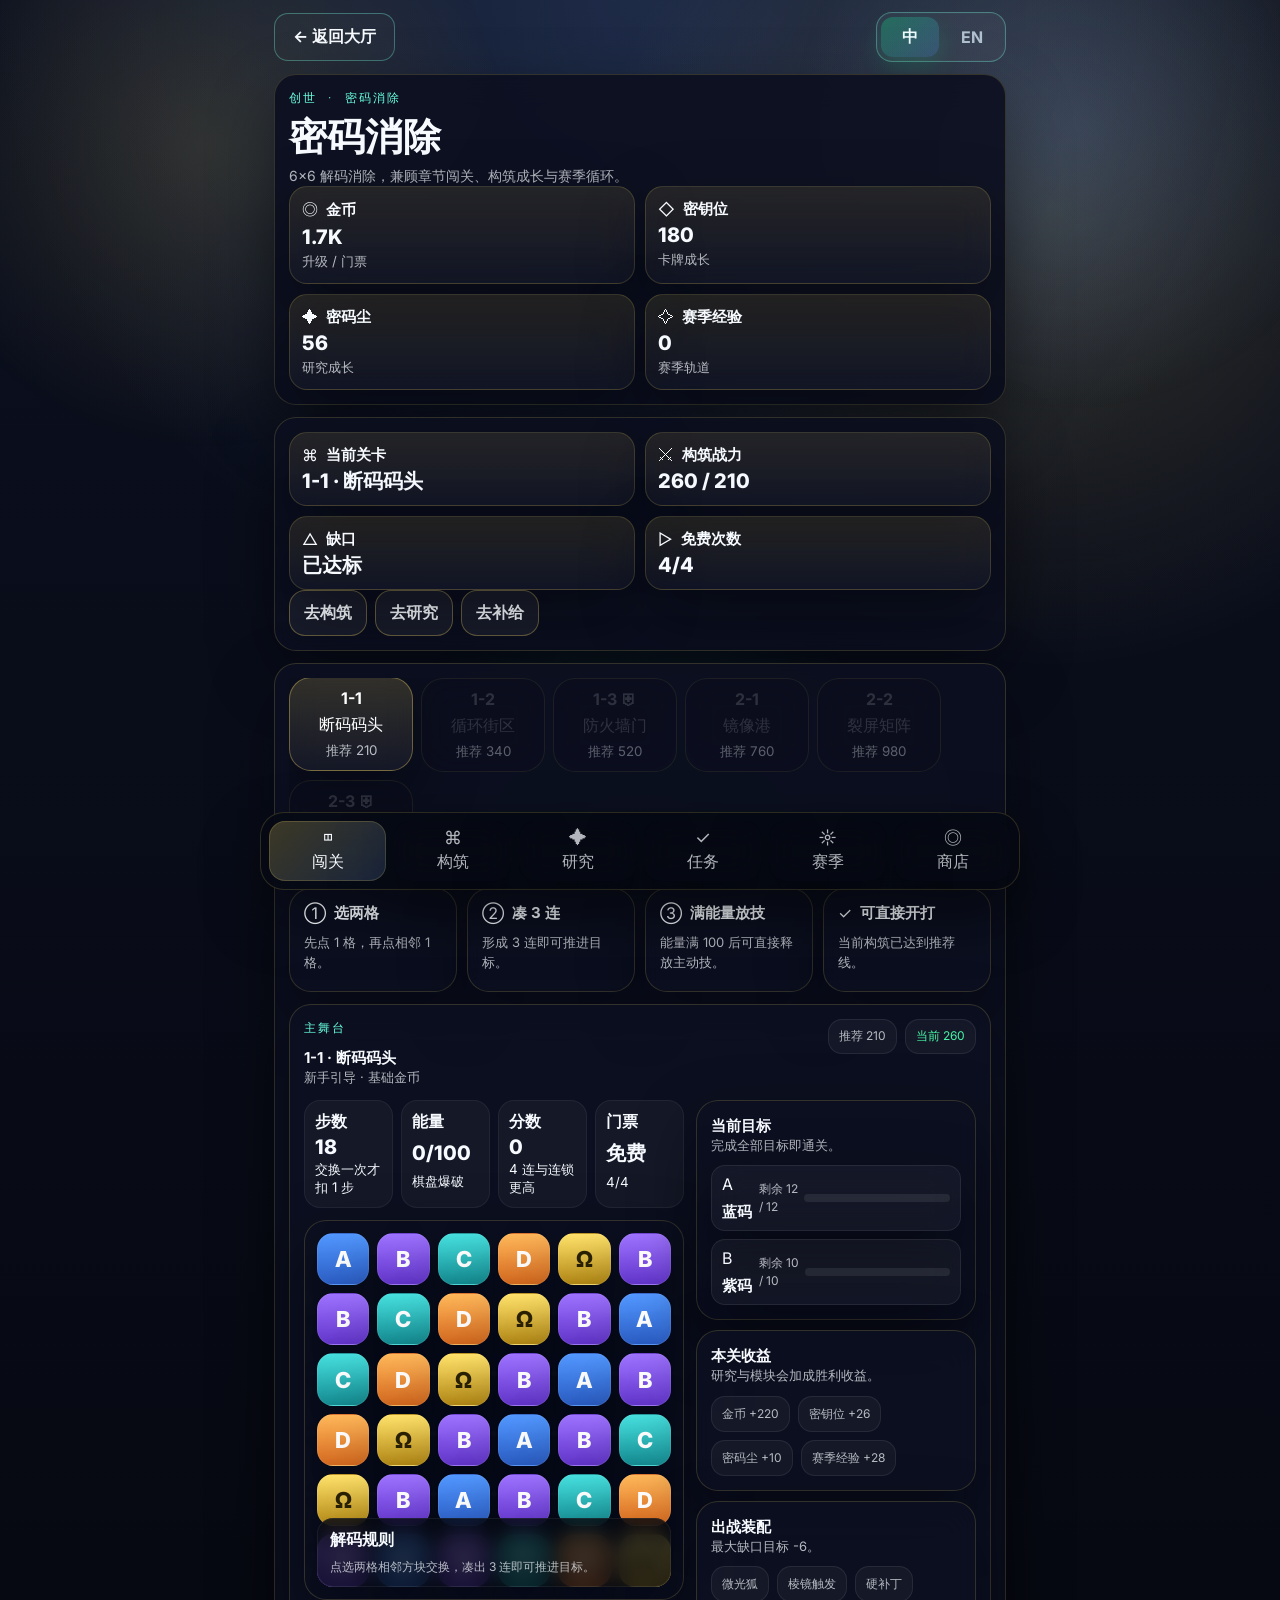
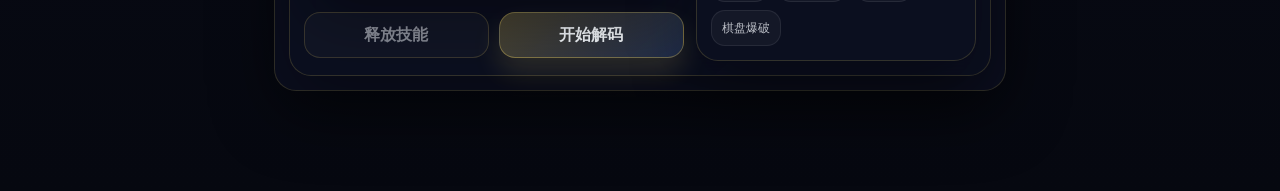
==== games/cipher-match/index.html @ d28c739d "feat: refine neon cards onboarding and publish cipher match preview" ====
<!DOCTYPE html>
<html lang="zh-CN">
<head>
    <meta charset="UTF-8">
    <meta name="viewport" content="width=device-width, initial-scale=1.0, viewport-fit=cover">
    <title>密码消除</title>
    <meta name="description" content="密码消除 - 6x6 解码消除、局外构筑、研究成长、赛季与商店闭环。">
    <link rel="preconnect" href="https://fonts.googleapis.com">
    <link rel="preconnect" href="https://fonts.gstatic.com" crossorigin>
    <link href="https://fonts.googleapis.com/css2?family=Inter:wght@400;500;600;700;800&family=Roboto+Mono:wght@400;700&display=swap" rel="stylesheet">
    <link rel="stylesheet" href="../../shared/hub.css">
    <link rel="stylesheet" href="./cipher-match.css">
</head>
<body data-cm-tab="run">
    <div class="cm-bg" aria-hidden="true"></div>
    <div class="cm-shell">
        <header class="cm-topbar">
            <div class="cm-topline">
                <a class="back-link" href="/" id="backToHubLink">&larr; 返回大厅</a>
                <div class="lang-toggle" role="group" aria-label="语言切换">
                    <button class="lang-btn is-active" type="button" data-lang-switch="zh" aria-pressed="true">中</button>
                    <button class="lang-btn" type="button" data-lang-switch="en" aria-pressed="false">EN</button>
                </div>
            </div>

            <section class="cm-hero-card">
                <div class="cm-hero-copy">
                    <div class="eyebrow" id="heroEyebrow">创世 · 密码消除</div>
                    <h1 id="heroTitle">密码消除</h1>
                    <p id="heroSubtitle">6x6 解码消除，兼顾章节闯关、构筑成长与赛季循环。</p>
                </div>
                <div class="cm-resource-strip" id="resourceStrip"></div>
            </section>
        </header>

        <main class="cm-main">
            <section class="cm-summary-card" id="heroSummary"></section>
            <section class="cm-panel-card">
                <div class="cm-panel-content" id="panelContent"></div>
            </section>
        </main>

        <nav class="cm-tabbar" id="tabBar" aria-label="密码消除页签"></nav>

        <div class="cm-modal is-hidden" id="modalRoot" aria-hidden="true">
            <div class="cm-modal-card" role="dialog" aria-modal="true" aria-labelledby="modalTitle">
                <div class="cm-modal-head">
                    <div>
                        <div class="eyebrow" id="modalEyebrow">信息</div>
                        <h2 id="modalTitle">密码消除</h2>
                        <p id="modalSubtitle"></p>
                    </div>
                    <button class="ghost-btn icon-btn" id="modalCloseBtn" type="button" aria-label="关闭弹窗">&times;</button>
                </div>
                <div class="cm-modal-body" id="modalBody"></div>
                <div class="cm-modal-actions" id="modalActions"></div>
            </div>
        </div>

        <div class="cm-toast" id="toast" aria-live="polite"></div>
    </div>

    <script src="./cipher-match.config.js"></script>
    <script src="./cipher-match.js"></script>
</body>
</html>
---- shared/hub.css ----
:root {
    color-scheme: dark;
    --bg: #071014;
    --bg-soft: rgba(12, 24, 33, 0.82);
    --panel: rgba(12, 23, 34, 0.86);
    --panel-strong: rgba(15, 27, 39, 0.94);
    --line: rgba(120, 255, 226, 0.18);
    --line-strong: rgba(120, 255, 226, 0.34);
    --text: #eefcff;
    --muted: rgba(226, 244, 255, 0.72);
    --accent: #68ffe0;
    --accent-2: #4ba3ff;
    --live: #00ff88;
    --soon: #ffb84d;
    --shadow: 0 24px 80px rgba(0, 0, 0, 0.42);
}

* { box-sizing: border-box; }

[hidden] {
    display: none !important;
}

html, body {
    margin: 0;
    min-height: 100%;
    background: radial-gradient(circle at top, #112433 0%, #071014 44%, #03070a 100%);
    color: var(--text);
    font-family: 'Inter', 'Segoe UI', sans-serif;
}

body {
    position: relative;
    overflow-x: hidden;
}

a { color: inherit; text-decoration: none; }
button { font: inherit; }

a,
button {
    touch-action: manipulation;
    -webkit-tap-highlight-color: transparent;
}

.hub-bg {
    position: fixed;
    inset: 0;
    pointer-events: none;
    background:
        linear-gradient(180deg, rgba(3, 7, 10, 0.78), rgba(3, 7, 10, 0.92)),
        radial-gradient(circle at 15% 20%, rgba(0, 255, 136, 0.16), transparent 22%),
        radial-gradient(circle at 85% 15%, rgba(75, 163, 255, 0.16), transparent 20%),
        radial-gradient(circle at 50% 80%, rgba(168, 103, 255, 0.12), transparent 24%),
        url('../assets/hub/backgrounds/hub-bg-main.jpg') center / cover no-repeat;
    filter: saturate(1.08);
    opacity: 0.92;
}

.hub-shell {
    position: relative;
    z-index: 1;
    width: min(1280px, calc(100% - 32px));
    margin: 0 auto;
    padding: 28px 0 48px;
}

.topbar {
    display: flex;
    justify-content: space-between;
    align-items: flex-start;
    gap: 20px;
    margin-bottom: 22px;
}

.brand-lockup {
    display: flex;
    align-items: center;
    gap: 16px;
    min-width: 0;
}

.brand-lockup > div:last-child {
    min-width: 0;
}

.brand-logo {
    width: 72px;
    height: 72px;
    flex: 0 0 72px;
    border-radius: 22px;
    border: 1px solid rgba(120, 255, 226, 0.18);
    background:
        linear-gradient(135deg, rgba(0, 255, 136, 0.12), rgba(75, 163, 255, 0.18)),
        url('../assets/hub/logos/hub-logo-main.png') center / cover no-repeat;
    box-shadow: 0 20px 40px rgba(0, 0, 0, 0.28);
}

.eyebrow {
    font-family: 'Roboto Mono', monospace;
    font-size: 12px;
    letter-spacing: 0.18em;
    color: var(--accent);
    text-transform: uppercase;
    margin-bottom: 10px;
}

.topbar h1,
.hero-copy h2,
.section-head h3,
.modal-card h3,
.featured-title,
.coming-title {
    margin: 0;
    line-height: 1.05;
}

.topbar h1 {
    font-size: clamp(32px, 5vw, 58px);
    font-weight: 800;
}

.subcopy,
.section-head p,
.featured-desc,
.coming-copy,
.summary-note,
.resource-card span,
.bullet-card span,
.game-meta,
.game-desc {
    color: var(--muted);
    line-height: 1.65;
}

.topbar-actions,
.hero-actions,
.coming-actions {
    display: flex;
    flex-wrap: wrap;
    gap: 12px;
}

.topbar-actions {
    align-items: center;
    justify-content: flex-end;
}

.lang-toggle {
    display: inline-flex;
    align-items: center;
    gap: 4px;
    padding: 4px;
    border-radius: 16px;
    border: 1px solid var(--line-strong);
    background: rgba(255, 255, 255, 0.04);
    box-shadow: inset 0 0 0 1px rgba(255, 255, 255, 0.02);
}

.lang-btn {
    min-width: 58px;
    min-height: 40px;
    padding: 0 14px;
    border: 0;
    border-radius: 12px;
    background: transparent;
    color: var(--muted);
    font-weight: 700;
    cursor: pointer;
    transition: background 0.18s ease, color 0.18s ease, transform 0.18s ease, box-shadow 0.18s ease;
}

.lang-btn:hover {
    color: var(--text);
    background: rgba(255, 255, 255, 0.06);
}

.lang-btn.is-active {
    color: var(--text);
    background: linear-gradient(135deg, rgba(0, 255, 136, 0.26), rgba(75, 163, 255, 0.22));
    box-shadow: 0 10px 24px rgba(0, 255, 136, 0.14);
}

.primary-btn,
.ghost-btn,
.game-cta,
.modal-close,
.back-link {
    border-radius: 14px;
    border: 1px solid var(--line-strong);
    cursor: pointer;
    transition: transform 0.18s ease, box-shadow 0.18s ease, border-color 0.18s ease, background 0.18s ease;
}

.primary-btn,
.ghost-btn,
.back-link {
    display: inline-flex;
    align-items: center;
    justify-content: center;
    min-height: 48px;
    padding: 0 18px;
    font-weight: 700;
}

.primary-btn {
    background: linear-gradient(135deg, rgba(0, 255, 136, 0.24), rgba(75, 163, 255, 0.22));
    box-shadow: 0 18px 34px rgba(0, 255, 136, 0.16);
}

.ghost-btn,
.back-link {
    background: rgba(255, 255, 255, 0.02);
}

.primary-btn:hover,
.ghost-btn:hover,
.game-cta:hover,
.modal-close:hover,
.back-link:hover {
    transform: translateY(-2px);
    border-color: rgba(120, 255, 226, 0.52);
    box-shadow: 0 14px 32px rgba(0, 0, 0, 0.28);
}

.hub-layout {
    display: flex;
    flex-direction: column;
    gap: 22px;
}

.hero-card,
.section-block,
.modal-card,
.coming-card {
    background: var(--panel);
    border: 1px solid var(--line);
    box-shadow: var(--shadow);
    backdrop-filter: blur(18px);
    content-visibility: auto;
    contain-intrinsic-size: 320px auto;
}

.hero-card {
    display: grid;
    grid-template-columns: minmax(0, 1.35fr) minmax(320px, 0.85fr);
    gap: 18px;
    border-radius: 28px;
    padding: 24px;
}

.hero-copy p {
    max-width: 720px;
    margin: 14px 0 22px;
    color: var(--muted);
    line-height: 1.8;
}

.hero-pulse {
    margin: 0 0 22px;
    padding: 18px;
    border-radius: 20px;
    border: 1px solid rgba(255, 255, 255, 0.06);
    background:
        radial-gradient(circle at top right, rgba(0, 255, 136, 0.12), transparent 28%),
        linear-gradient(180deg, rgba(255, 255, 255, 0.04), rgba(255, 255, 255, 0.015));
}

.hero-pulse-head {
    display: flex;
    flex-direction: column;
    gap: 6px;
    margin-bottom: 14px;
}

.hero-pulse-head .eyebrow {
    margin-bottom: 0;
}

.hero-pulse-title {
    font-size: 18px;
    font-weight: 700;
}

.pulse-grid {
    display: grid;
    grid-template-columns: repeat(3, minmax(0, 1fr));
    gap: 12px;
}

.pulse-card {
    padding: 14px 16px;
    border-radius: 18px;
    background: rgba(255, 255, 255, 0.035);
    border: 1px solid rgba(255, 255, 255, 0.05);
}

.pulse-card span {
    display: block;
    margin-bottom: 8px;
    font-size: 12px;
    color: var(--muted);
}

.pulse-card strong {
    display: block;
    font-size: 15px;
    line-height: 1.5;
}

.status-pill {
    display: inline-flex;
    align-items: center;
    justify-content: center;
    min-height: 32px;
    padding: 0 12px;
    border-radius: 999px;
    font-family: 'Roboto Mono', monospace;
    font-size: 12px;
    font-weight: 700;
    letter-spacing: 0.12em;
    border: 1px solid currentColor;
}

.status-pill.live { color: var(--live); background: rgba(0, 255, 136, 0.08); }
.status-pill.soon { color: var(--soon); background: rgba(255, 184, 77, 0.08); }

.summary-panel {
    display: flex;
    flex-direction: column;
    gap: 14px;
    padding: 18px;
    border-radius: 22px;
    background: linear-gradient(180deg, rgba(255, 255, 255, 0.04), rgba(255, 255, 255, 0.015));
    border: 1px solid rgba(255, 255, 255, 0.06);
}

.summary-grid {
    display: grid;
    grid-template-columns: repeat(2, minmax(0, 1fr));
    gap: 12px;
}

.summary-item {
    padding: 14px;
    border-radius: 18px;
    background: rgba(255, 255, 255, 0.03);
    border: 1px solid rgba(255, 255, 255, 0.05);
}

.summary-label {
    display: block;
    font-size: 12px;
    color: var(--muted);
    margin-bottom: 8px;
}

.summary-item strong {
    display: block;
    font-size: clamp(18px, 2.5vw, 24px);
    font-weight: 800;
    word-break: break-word;
}

.section-block {
    border-radius: 24px;
    padding: 22px;
}

.section-head {
    display: flex;
    justify-content: space-between;
    align-items: end;
    gap: 20px;
    margin-bottom: 18px;
}

.section-head h3 {
    font-size: clamp(24px, 3vw, 34px);
}

.featured-game-card {
    min-height: 260px;
    border-radius: 22px;
    padding: 22px;
    border: 1px solid rgba(0, 255, 136, 0.18);
    background:
        radial-gradient(circle at top right, rgba(0, 255, 136, 0.18), transparent 24%),
        linear-gradient(135deg, rgba(0, 255, 136, 0.08), rgba(75, 163, 255, 0.08));
    display: grid;
    grid-template-columns: 220px minmax(0, 1fr);
    gap: 18px;
    content-visibility: auto;
    contain-intrinsic-size: 260px auto;
}

.featured-visual {
    position: relative;
    min-height: 260px;
    border-radius: 22px;
    overflow: hidden;
    border: 1px solid rgba(255, 255, 255, 0.08);
    background: linear-gradient(180deg, rgba(255, 255, 255, 0.04), rgba(255, 255, 255, 0.015));
}

.featured-cover,
.game-cover {
    background-color: rgba(9, 18, 26, 0.92);
    background-position: center;
    background-size: cover;
    background-repeat: no-repeat;
}

.featured-cover {
    position: absolute;
    inset: 0;
    background-image:
        linear-gradient(180deg, rgba(3, 8, 12, 0.04), rgba(3, 8, 12, 0.3));
}

.featured-cover::after,
.game-cover::after {
    content: '';
    position: absolute;
    inset: 0;
    background:
        linear-gradient(180deg, rgba(2, 6, 9, 0.08), rgba(2, 6, 9, 0.68)),
        radial-gradient(circle at top right, rgba(0, 255, 136, 0.18), transparent 26%);
}

.featured-icon,
.game-icon {
    display: flex;
    align-items: center;
    justify-content: center;
    border-radius: 22px;
    font-size: 40px;
    font-weight: 800;
    font-family: 'Roboto Mono', monospace;
}

.featured-icon {
    position: absolute;
    left: 18px;
    bottom: 18px;
    width: 92px;
    height: 92px;
    z-index: 1;
    min-height: 92px;
    background: rgba(4, 16, 22, 0.74);
    border: 1px solid rgba(255, 255, 255, 0.12);
    backdrop-filter: blur(12px);
}

.featured-content {
    display: flex;
    flex-direction: column;
    gap: 14px;
}

.featured-title {
    font-size: clamp(28px, 4vw, 44px);
}

.featured-desc {
    max-width: 760px;
}

.featured-meta,
.game-tags {
    display: flex;
    flex-wrap: wrap;
    gap: 10px;
}

.meta-chip {
    min-height: 34px;
    padding: 0 12px;
    border-radius: 999px;
    display: inline-flex;
    align-items: center;
    border: 1px solid rgba(255, 255, 255, 0.08);
    background: rgba(255, 255, 255, 0.04);
    font-size: 13px;
}

.game-grid {
    display: grid;
    grid-template-columns: repeat(4, minmax(0, 1fr));
    gap: 16px;
}

.game-card {
    position: relative;
    min-height: 280px;
    padding: 18px;
    border-radius: 22px;
    background: linear-gradient(180deg, rgba(255, 255, 255, 0.045), rgba(255, 255, 255, 0.015));
    border: 1px solid rgba(255, 255, 255, 0.06);
    overflow: hidden;
    display: flex;
    flex-direction: column;
    gap: 14px;
    content-visibility: auto;
    contain-intrinsic-size: 228px auto;
}

.game-card.live {
    border-color: rgba(0, 255, 136, 0.12);
}

.game-card.soon {
    border-color: rgba(255, 184, 77, 0.14);
    background:
        radial-gradient(circle at top right, rgba(255, 184, 77, 0.12), transparent 24%),
        linear-gradient(180deg, rgba(255, 255, 255, 0.045), rgba(255, 255, 255, 0.015));
}

.game-card::before {
    content: '';
    position: absolute;
    inset: auto -20% -30% 20%;
    height: 140px;
    background: radial-gradient(circle, var(--card-accent, rgba(255,255,255,0.12)), transparent 58%);
    opacity: 0.28;
    pointer-events: none;
}

.game-cover {
    position: relative;
    width: calc(100% + 36px);
    margin: -18px -18px 4px;
    min-height: 124px;
    background-image:
        linear-gradient(180deg, rgba(3, 8, 12, 0.02), rgba(3, 8, 12, 0.18));
}

.game-card-header {
    display: flex;
    justify-content: space-between;
    align-items: center;
    gap: 12px;
}

.game-icon {
    width: 62px;
    height: 62px;
    background: rgba(255, 255, 255, 0.05);
    border: 1px solid rgba(255, 255, 255, 0.06);
    position: relative;
    z-index: 1;
}

.game-title {
    font-size: 22px;
    margin: 0 0 6px;
}

.game-subtitle {
    font-size: 14px;
    color: var(--muted);
}

.game-meta { font-size: 13px; }
.game-desc {
    font-size: 13px;
    min-height: 42px;
}
.game-tags .meta-chip { font-size: 12px; }

.game-cta {
    margin-top: auto;
    min-height: 46px;
    padding: 0 14px;
    display: inline-flex;
    align-items: center;
    justify-content: center;
    width: 100%;
    font-weight: 700;
    background: rgba(255, 255, 255, 0.05);
}

.game-card.live .game-cta {
    background: linear-gradient(135deg, rgba(0, 255, 136, 0.2), rgba(75, 163, 255, 0.18));
}

.game-card.soon .game-cta {
    background: linear-gradient(135deg, rgba(255, 184, 77, 0.18), rgba(255, 122, 89, 0.16));
}

.section-split {
    display: grid;
    grid-template-columns: repeat(2, minmax(0, 1fr));
    gap: 22px;
}

.bullet-list,
.resource-grid,
.modal-list,
.coming-checklist {
    display: grid;
    gap: 14px;
}

.bullet-card,
.resource-card,
.coming-checklist div {
    padding: 16px 18px;
    border-radius: 18px;
    background: rgba(255, 255, 255, 0.03);
    border: 1px solid rgba(255, 255, 255, 0.05);
}

.bullet-card strong,
.resource-card strong {
    display: block;
    margin-bottom: 8px;
    font-size: 16px;
}

.modal-shell {
    position: fixed;
    inset: 0;
    z-index: 1000;
    display: flex;
    align-items: center;
    justify-content: center;
    padding: 20px;
    background: rgba(2, 8, 12, 0.72);
    backdrop-filter: blur(10px);
}

.modal-card {
    position: relative;
    width: min(560px, 100%);
    border-radius: 24px;
    padding: 24px;
    background: var(--panel-strong);
}

.modal-close {
    position: absolute;
    top: 14px;
    right: 14px;
    width: 40px;
    height: 40px;
    background: rgba(255, 255, 255, 0.04);
    color: var(--text);
    z-index: 2;
    font-size: 24px;
    line-height: 1;
}

.coming-layout {
    min-height: 100vh;
    width: min(920px, calc(100% - 32px));
    margin: 0 auto;
    padding: 28px 0 40px;
    display: flex;
    flex-direction: column;
    gap: 18px;
}

.coming-card {
    border-radius: 24px;
    padding: 24px;
}

.coming-hero {
    display: grid;
    grid-template-columns: 104px minmax(0, 1fr);
    gap: 18px;
}

.coming-title {
    font-size: clamp(32px, 5vw, 52px);
}

@media (max-width: 1100px) {
    .hero-card,
    .section-split,
    .featured-game-card {
        grid-template-columns: 1fr;
    }

    .game-grid {
        grid-template-columns: repeat(2, minmax(0, 1fr));
    }
}

@media (max-width: 720px) {
    .hub-shell,
    .coming-layout {
        width: min(100%, calc(100% - 18px));
        padding-top: calc(env(safe-area-inset-top, 0px) + 16px);
    }

    .topbar,
    .section-head {
        flex-direction: column;
        align-items: flex-start;
    }

    .pulse-grid {
        grid-template-columns: 1fr;
    }

    .topbar-actions {
        width: 100%;
    }

    .lang-toggle {
        width: 100%;
    }

    .lang-btn {
        flex: 1 1 0;
    }

    .brand-lockup {
        align-items: flex-start;
    }

    .brand-logo {
        width: 56px;
        height: 56px;
        flex-basis: 56px;
        border-radius: 18px;
    }

    .hero-card,
    .section-block,
    .coming-card {
        padding: 18px;
        border-radius: 20px;
    }

    .summary-grid,
    .game-grid,
    .section-split {
        grid-template-columns: 1fr;
    }

    .featured-game-card,
    .coming-hero {
        grid-template-columns: 1fr;
    }

    .featured-visual {
        min-height: 220px;
    }

    .featured-icon {
        width: 78px;
        height: 78px;
        min-height: 78px;
        font-size: 30px;
    }

    .topbar h1 {
        font-size: 34px;
    }

    .hero-copy h2,
    .coming-title {
        font-size: 28px;
    }

    .primary-btn,
    .ghost-btn,
    .back-link,
    .game-cta {
        width: 100%;
    }
}

@media (max-width: 720px) {
    .hub-shell {
        padding-bottom: 28px;
    }

    .topbar {
        gap: 12px;
        margin-bottom: 14px;
    }

    .brand-lockup {
        gap: 12px;
    }

    .eyebrow {
        font-size: 10px;
        margin-bottom: 6px;
    }

    .topbar h1 {
        font-size: clamp(28px, 8.2vw, 36px);
        line-height: 1.02;
    }

    .subcopy,
    .section-head p,
    .featured-desc,
    .coming-copy,
    .summary-note,
    .game-desc,
    .game-meta {
        line-height: 1.5;
    }

    .topbar .subcopy,
    .hero-copy p,
    .featured-desc,
    .summary-note {
        display: -webkit-box;
        -webkit-box-orient: vertical;
        overflow: hidden;
    }

    .topbar .subcopy {
        -webkit-line-clamp: 2;
    }

    .topbar-actions {
        display: grid;
        grid-template-columns: minmax(0, 1fr) minmax(116px, 136px);
        gap: 10px;
        align-items: stretch;
    }

    .topbar-actions > * {
        min-width: 0;
        width: 100%;
    }

    .lang-toggle {
        min-width: 0;
    }

    .hero-card,
    .section-block,
    .coming-card {
        padding: 14px;
        border-radius: 18px;
    }

    .hero-card {
        gap: 12px;
    }

    .hero-copy h2,
    .coming-title {
        font-size: clamp(22px, 7vw, 30px);
        line-height: 1.08;
    }

    .hero-copy p {
        margin: 10px 0 12px;
        -webkit-line-clamp: 3;
    }

    .hero-actions {
        display: grid;
        grid-template-columns: repeat(2, minmax(0, 1fr));
        gap: 10px;
    }

    .hero-actions .primary-btn,
    .hero-actions .ghost-btn {
        min-width: 0;
    }

    .hero-pulse {
        margin-bottom: 12px;
        padding: 12px;
        border-radius: 16px;
    }

    .hero-pulse-head {
        gap: 4px;
        margin-bottom: 10px;
    }

    .hero-pulse-title {
        font-size: 15px;
    }

    .pulse-grid {
        grid-template-columns: repeat(2, minmax(0, 1fr));
        gap: 10px;
    }

    .pulse-card {
        padding: 10px 11px;
        border-radius: 14px;
    }

    .pulse-card:last-child {
        grid-column: 1 / -1;
    }

    .pulse-card span {
        margin-bottom: 4px;
        font-size: 10px;
    }

    .pulse-card strong {
        font-size: 13px;
        line-height: 1.35;
    }

    .summary-panel {
        gap: 10px;
        padding: 12px;
        border-radius: 16px;
    }

    .summary-grid {
        grid-template-columns: repeat(3, minmax(0, 1fr));
        gap: 8px;
    }

    .summary-item {
        padding: 10px 9px;
        border-radius: 14px;
    }

    .summary-label {
        margin-bottom: 4px;
        font-size: 10px;
    }

    .summary-item strong {
        font-size: 16px;
        line-height: 1.15;
    }

    .summary-note {
        font-size: 12px;
        -webkit-line-clamp: 2;
    }

    .section-head {
        gap: 8px;
        margin-bottom: 12px;
    }

    .section-head h3 {
        font-size: 22px;
    }

    .section-head p {
        font-size: 13px;
    }

    .featured-game-card {
        min-height: 0;
        grid-template-columns: 112px minmax(0, 1fr);
        gap: 12px;
        padding: 14px;
        border-radius: 18px;
    }

    .featured-visual {
        min-height: 150px;
        border-radius: 16px;
    }

    .featured-icon {
        width: 58px;
        height: 58px;
        min-height: 58px;
        left: 12px;
        bottom: 12px;
        border-radius: 16px;
        font-size: 24px;
    }

    .featured-content {
        gap: 8px;
    }

    .featured-title {
        font-size: 22px;
        line-height: 1.08;
    }

    .featured-desc {
        font-size: 13px;
        -webkit-line-clamp: 3;
    }

    .featured-meta,
    .game-tags {
        gap: 6px;
    }

    .meta-chip {
        min-height: 28px;
        padding: 0 9px;
        font-size: 11px;
    }

    .game-grid {
        grid-template-columns: repeat(2, minmax(0, 1fr));
        gap: 12px;
    }

    .game-card {
        min-height: 228px;
        padding: 14px;
        gap: 10px;
        border-radius: 18px;
    }

    .game-cover {
        width: calc(100% + 28px);
        margin: -14px -14px 2px;
        min-height: 96px;
    }

    .game-card-header {
        gap: 10px;
    }

    .game-icon {
        width: 46px;
        height: 46px;
        border-radius: 15px;
        font-size: 22px;
    }

    .game-title {
        font-size: 17px;
        margin-bottom: 4px;
        line-height: 1.12;
    }

    .game-subtitle {
        font-size: 12px;
    }

    .game-meta,
    .game-desc {
        font-size: 12px;
    }

    .game-desc {
        min-height: 36px;
        display: -webkit-box;
        -webkit-box-orient: vertical;
        -webkit-line-clamp: 2;
        overflow: hidden;
    }

    .game-cta {
        min-height: 40px;
        padding: 0 10px;
        font-size: 13px;
    }
}

@media (max-width: 420px) {
    .hub-shell {
        width: min(100%, calc(100% - 12px));
        padding-top: calc(env(safe-area-inset-top, 0px) + 12px);
    }

    .topbar-actions {
        grid-template-columns: 1fr 108px;
    }

    .lang-btn {
        min-width: 0;
        min-height: 38px;
        padding: 0 10px;
    }

    .hero-actions {
        grid-template-columns: 1fr;
    }

    .summary-grid {
        grid-template-columns: repeat(2, minmax(0, 1fr));
    }

    .featured-game-card {
        grid-template-columns: 96px minmax(0, 1fr);
    }

    .featured-visual {
        min-height: 136px;
    }

    .game-grid {
        gap: 10px;
    }

    .game-card {
        min-height: 214px;
        padding: 12px;
    }

    .game-cover {
        width: calc(100% + 24px);
        margin: -12px -12px 2px;
        min-height: 88px;
    }
}

@media (max-width: 720px) {
    .hub-shell {
        padding-bottom: 16px;
    }

    .topbar {
        gap: 6px;
        margin-bottom: 8px;
    }

    .brand-lockup {
        gap: 8px;
    }

    .brand-logo {
        width: 44px;
        height: 44px;
        flex-basis: 44px;
        border-radius: 14px;
    }

    .eyebrow {
        font-size: 9px;
        margin-bottom: 4px;
    }

    .topbar h1 {
        font-size: clamp(22px, 7.2vw, 29px);
        line-height: 1;
    }

    .topbar .subcopy {
        font-size: 11px;
        line-height: 1.38;
        -webkit-line-clamp: 1;
    }

    .topbar-actions {
        grid-template-columns: minmax(0, 1fr) 92px;
        gap: 7px;
    }

    .topbar-actions .ghost-btn,
    .topbar-actions .primary-btn {
        min-height: 38px;
        padding: 0 10px;
        font-size: 12px;
        border-radius: 12px;
    }

    .lang-toggle {
        padding: 3px;
        border-radius: 14px;
    }

    .lang-btn {
        min-height: 36px;
        padding: 0 10px;
        font-size: 13px;
        border-radius: 10px;
    }

    .hero-card,
    .section-block,
    .coming-card {
        padding: 10px;
        border-radius: 15px;
    }

    .hero-card {
        gap: 8px;
    }

    .status-pill {
        min-height: 28px;
        padding: 0 10px;
        font-size: 10px;
    }

    .hero-copy h2,
    .coming-title {
        font-size: clamp(20px, 6.6vw, 26px);
        line-height: 1.05;
    }

    .hero-copy p {
        margin: 6px 0 8px;
        font-size: 11px;
        line-height: 1.45;
        -webkit-line-clamp: 2;
    }

    .hero-actions {
        gap: 8px;
    }

    .hero-actions .primary-btn,
    .hero-actions .ghost-btn {
        min-height: 40px;
        font-size: 13px;
        border-radius: 12px;
    }

    .hero-pulse {
        margin-bottom: 8px;
        padding: 9px;
        border-radius: 14px;
    }

    .hero-pulse-head {
        margin-bottom: 8px;
    }

    .hero-pulse-title {
        font-size: 14px;
    }

    .pulse-grid {
        grid-template-columns: repeat(3, minmax(0, 1fr));
        gap: 8px;
    }

    .pulse-card,
    .pulse-card:last-child {
        grid-column: auto;
    }

    .pulse-card {
        padding: 8px 8px 9px;
        border-radius: 12px;
    }

    .pulse-card span {
        margin-bottom: 3px;
        font-size: 9px;
    }

    .pulse-card strong {
        font-size: 11px;
        line-height: 1.28;
    }

    .summary-panel {
        gap: 7px;
        padding: 9px;
        border-radius: 14px;
    }

    .summary-grid {
        grid-template-columns: repeat(3, minmax(0, 1fr));
        gap: 7px;
    }

    .summary-item {
        padding: 8px 7px;
        border-radius: 12px;
    }

    .summary-label {
        margin-bottom: 3px;
        font-size: 9px;
    }

    .summary-item strong {
        font-size: 13px;
    }

    .summary-note {
        font-size: 11px;
        line-height: 1.4;
        -webkit-line-clamp: 1;
    }

    .section-head {
        gap: 6px;
        margin-bottom: 10px;
    }

    .section-head h3 {
        font-size: 20px;
    }

    .section-head p {
        font-size: 12px;
        line-height: 1.45;
    }

    .featured-game-card {
        grid-template-columns: 96px minmax(0, 1fr);
        gap: 8px;
        padding: 10px;
        border-radius: 16px;
    }

    .featured-visual {
        min-height: 118px;
        border-radius: 14px;
    }

    .featured-icon {
        width: 50px;
        height: 50px;
        min-height: 50px;
        left: 10px;
        bottom: 10px;
        border-radius: 14px;
        font-size: 21px;
    }

    .featured-content {
        gap: 6px;
    }

    .featured-title {
        font-size: 19px;
        line-height: 1.05;
    }

    .featured-desc {
        font-size: 12px;
        line-height: 1.45;
        -webkit-line-clamp: 2;
    }

    .meta-chip {
        min-height: 24px;
        padding: 0 8px;
        font-size: 10px;
    }

    .game-grid {
        gap: 10px;
    }

    .game-card {
        min-height: 188px;
        padding: 10px;
        gap: 8px;
        border-radius: 16px;
    }

    .game-cover {
        width: calc(100% + 20px);
        margin: -10px -10px 2px;
        min-height: 76px;
    }

    .game-icon {
        width: 40px;
        height: 40px;
        border-radius: 13px;
        font-size: 18px;
    }

    .game-title {
        font-size: 15px;
        margin-bottom: 3px;
    }

    .game-subtitle,
    .game-meta,
    .game-desc {
        font-size: 11px;
        line-height: 1.4;
    }

    .game-desc {
        min-height: 30px;
    }

    .game-cta {
        min-height: 36px;
        padding: 0 8px;
        font-size: 12px;
        border-radius: 12px;
    }
}

@media (max-width: 420px) {
    .topbar-actions {
        width: 100%;
        max-width: 100%;
        overflow: hidden;
        grid-template-columns: 1fr;
    }

    .topbar-actions .ghost-btn,
    .topbar-actions .primary-btn {
        min-height: 34px;
        padding: 0 8px;
        font-size: 11px;
    }

    .lang-toggle {
        min-width: 0;
        width: 100%;
    }

    #topContinueBtn {
        display: none;
    }

    .lang-btn {
        min-width: 0;
        min-height: 32px;
        font-size: 11px;
    }

    .topbar .subcopy {
        font-size: 10px;
    }

    .hero-actions {
        grid-template-columns: repeat(2, minmax(0, 1fr));
    }

    .pulse-grid {
        grid-template-columns: repeat(3, minmax(0, 1fr));
    }

    .summary-grid {
        grid-template-columns: repeat(3, minmax(0, 1fr));
    }

    .featured-game-card {
        grid-template-columns: 82px minmax(0, 1fr);
    }

    .featured-visual {
        min-height: 108px;
    }

    .game-card {
        min-height: 180px;
        padding: 9px;
    }

    .game-cover {
        width: calc(100% + 18px);
        margin: -9px -9px 2px;
        min-height: 72px;
    }
}

@media (max-width: 720px) {
    #topContinueBtn {
        display: none !important;
    }

    .topbar-actions {
        width: 100% !important;
        grid-template-columns: 1fr !important;
        gap: 8px !important;
    }

    .lang-toggle {
        width: 100% !important;
    }

    .hero-card,
    .section-block,
    .coming-card {
        backdrop-filter: blur(10px) !important;
    }

    .hero-card {
        padding: 12px !important;
        gap: 10px !important;
    }

    .hero-pulse {
        padding: 10px !important;
        margin-bottom: 10px !important;
    }

    .pulse-grid {
        grid-template-columns: repeat(2, minmax(0, 1fr)) !important;
        gap: 8px !important;
    }

    .pulse-card:last-child {
        grid-column: 1 / -1 !important;
    }
}

@media (max-width: 420px) {
    .hero-card {
        padding: 10px !important;
    }

    .topbar h1 {
        font-size: clamp(21px, 6.8vw, 28px) !important;
    }

    .topbar .subcopy {
        -webkit-line-clamp: 2 !important;
    }

    .hero-copy p {
        -webkit-line-clamp: 2 !important;
    }

    .pulse-grid {
        grid-template-columns: repeat(2, minmax(0, 1fr)) !important;
    }

    .pulse-card:last-child {
        grid-column: 1 / -1 !important;
    }
}
---- games/cipher-match/cipher-match.css ----
:root {
    color-scheme: dark;
    --cm-bg: #070912;
    --cm-surface: rgba(12, 16, 32, 0.92);
    --cm-surface-soft: rgba(255, 255, 255, 0.04);
    --cm-surface-strong: rgba(255, 255, 255, 0.08);
    --cm-border: rgba(255, 226, 107, 0.16);
    --cm-border-strong: rgba(255, 226, 107, 0.34);
    --cm-text: #f7fbff;
    --cm-text-soft: rgba(247, 251, 255, 0.72);
    --cm-accent: #ffe26b;
    --cm-accent-2: #76a8ff;
    --cm-good: #46f7a7;
    --cm-warn: #ffb86a;
    --cm-danger: #ff6f8f;
    --cm-shadow: 0 24px 64px rgba(0, 0, 0, 0.34);
}

* {
    box-sizing: border-box;
}

html,
body {
    min-height: 100%;
}

body {
    margin: 0;
    color: var(--cm-text);
    font-family: 'Inter', sans-serif;
    background:
        radial-gradient(circle at top, rgba(118, 168, 255, 0.18), transparent 34%),
        radial-gradient(circle at 82% 12%, rgba(255, 226, 107, 0.16), transparent 24%),
        linear-gradient(180deg, #0b1020 0%, #060810 100%);
    overflow-x: hidden;
    -webkit-tap-highlight-color: transparent;
    touch-action: manipulation;
}

body.modal-open {
    overflow: hidden;
}

button,
input,
a {
    touch-action: manipulation;
}

button:disabled {
    opacity: 0.48;
    cursor: not-allowed;
    transform: none !important;
    box-shadow: none !important;
}

.cm-bg {
    position: fixed;
    inset: 0;
    pointer-events: none;
    background:
        radial-gradient(circle at 16% 16%, rgba(255, 226, 107, 0.14), transparent 24%),
        radial-gradient(circle at 84% 14%, rgba(118, 168, 255, 0.18), transparent 22%),
        radial-gradient(circle at 50% 100%, rgba(70, 247, 167, 0.12), transparent 30%);
    opacity: 0.98;
}

.cm-shell {
    position: relative;
    z-index: 1;
    width: min(100%, 760px);
    margin: 0 auto;
    padding: calc(env(safe-area-inset-top, 0px) + 12px) 14px calc(env(safe-area-inset-bottom, 0px) + 100px);
}

.cm-topbar,
.cm-main,
.cm-panel-content,
.cm-stack,
.cm-card,
.cm-card-list,
.cm-grid {
    display: grid;
    gap: 12px;
}

.cm-topline {
    display: flex;
    align-items: center;
    justify-content: space-between;
    gap: 12px;
}

.cm-hero-card,
.cm-summary-card,
.cm-panel-card,
.cm-card,
.cm-resource-pill,
.cm-summary-item,
.cm-stage-chip,
.cm-board-wrap,
.cm-cell,
.cm-goal-chip,
.cm-mini-card,
.cm-mission-card,
.cm-season-card,
.cm-shop-card,
.cm-offer-card,
.cm-modal-card,
.cm-tab-btn,
.cm-input-wrap {
    background: var(--cm-surface);
    border: 1px solid var(--cm-border);
    border-radius: 22px;
    box-shadow: var(--cm-shadow);
    backdrop-filter: blur(16px);
}

.cm-hero-card,
.cm-summary-card,
.cm-panel-card,
.cm-card,
.cm-mini-card,
.cm-mission-card,
.cm-season-card,
.cm-shop-card,
.cm-offer-card {
    padding: 14px;
}

.cm-hero-card {
    gap: 12px;
}

.cm-hero-copy h1 {
    margin: 4px 0 0;
    font-size: clamp(28px, 5vw, 38px);
    line-height: 1.04;
}

.cm-hero-copy p {
    margin: 8px 0 0;
    color: var(--cm-text-soft);
    font-size: 14px;
    line-height: 1.55;
}

.cm-main {
    margin-top: 12px;
}

.cm-resource-strip,
.cm-summary-grid,
.cm-inline-grid,
.cm-card-grid,
.cm-two-col,
.cm-metric-grid,
.cm-control-row,
.cm-reward-row {
    display: grid;
    gap: 10px;
}

.cm-resource-strip,
.cm-summary-grid,
.cm-inline-grid,
.cm-metric-grid {
    grid-template-columns: repeat(2, minmax(0, 1fr));
}

.cm-resource-pill,
.cm-summary-item {
    min-width: 0;
    min-height: 74px;
    display: grid;
    gap: 6px;
    align-content: start;
    padding: 12px;
    border-radius: 18px;
    background: linear-gradient(180deg, rgba(255, 226, 107, 0.1), rgba(255, 255, 255, 0.03));
}

.cm-resource-pill small,
.cm-summary-item small,
.cm-note,
.cm-copy,
.cm-goal-chip small,
.cm-mini-card small,
.cm-stage-chip small,
.cm-chip,
.cm-input-wrap small {
    color: var(--cm-text-soft);
}

.cm-titleline,
.cm-row-head,
.cm-card-head,
.cm-panel-head,
.cm-pill-head,
.cm-tab-btn {
    display: flex;
    align-items: center;
    gap: 8px;
    min-width: 0;
}

.cm-card-head,
.cm-panel-head {
    justify-content: space-between;
    align-items: flex-start;
}

.cm-titleline {
    flex-wrap: wrap;
}

.cm-pill-head strong,
.cm-titleline strong,
.cm-row-head strong,
.cm-card-head strong {
    font-size: 15px;
}

.cm-value {
    font-size: 20px;
    font-weight: 800;
    line-height: 1;
}

.cm-note,
.cm-copy,
.cm-chip,
.cm-goal-chip small,
.cm-input-wrap small {
    font-size: 12px;
    line-height: 1.5;
}

.cm-copy {
    font-size: 13px;
}

.cm-tag-row,
.cm-chip-row,
.cm-stage-strip,
.cm-goal-row,
.cm-reward-row,
.cm-action-row,
.cm-quick-row,
.cm-modal-actions {
    display: flex;
    flex-wrap: wrap;
    gap: 8px;
}

.cm-chip,
.cm-goal-chip,
.cm-tag {
    display: inline-flex;
    align-items: center;
    gap: 6px;
    padding: 8px 10px;
    border-radius: 14px;
    border: 1px solid rgba(255, 255, 255, 0.08);
    background: rgba(255, 255, 255, 0.04);
}

.cm-tag {
    color: var(--cm-text-soft);
    font-size: 12px;
}

.cm-stage-strip {
    overflow-x: auto;
    padding-bottom: 2px;
    scrollbar-width: none;
}

.cm-stage-strip::-webkit-scrollbar {
    display: none;
}

.cm-stage-chip {
    min-width: 124px;
    padding: 10px 12px;
    display: grid;
    gap: 6px;
    cursor: pointer;
    transition: transform 0.18s ease, border-color 0.18s ease, background 0.18s ease;
}

.cm-stage-chip:hover,
.cm-stage-chip.is-active {
    transform: translateY(-1px);
    border-color: var(--cm-border-strong);
    background: linear-gradient(180deg, rgba(255, 226, 107, 0.16), rgba(255, 255, 255, 0.04));
}

.cm-stage-chip.is-locked {
    opacity: 0.48;
}

.cm-stage-card {
    display: grid;
    gap: 12px;
}

.cm-stage-card.is-boss {
    border-color: rgba(255, 111, 143, 0.28);
    background:
        linear-gradient(180deg, rgba(255, 111, 143, 0.08), rgba(255, 255, 255, 0.03)),
        var(--cm-surface);
}

.cm-stage-grid {
    display: grid;
    gap: 12px;
}

.cm-battle-hud,
.cm-board-info,
.cm-wallet-row {
    display: grid;
    grid-template-columns: repeat(4, minmax(0, 1fr));
    gap: 8px;
}

.cm-hud-pill,
.cm-wallet-pill,
.cm-stat-pill {
    min-width: 0;
    padding: 10px;
    border-radius: 16px;
    background: rgba(255, 255, 255, 0.04);
    border: 1px solid rgba(255, 255, 255, 0.06);
    display: grid;
    gap: 4px;
}

.cm-board-wrap {
    position: relative;
    padding: 12px;
    overflow: hidden;
}

.cm-board-wrap.is-boss {
    box-shadow:
        inset 0 0 0 1px rgba(255, 111, 143, 0.14),
        var(--cm-shadow);
}

.cm-board-wrap.is-skill-ready {
    box-shadow:
        inset 0 0 0 1px rgba(255, 226, 107, 0.24),
        0 0 0 1px rgba(255, 226, 107, 0.08),
        var(--cm-shadow);
}

.cm-board {
    display: grid;
    grid-template-columns: repeat(6, minmax(0, 1fr));
    gap: 8px;
}

.cm-cell {
    aspect-ratio: 1;
    padding: 0;
    display: grid;
    place-items: center;
    border-radius: 16px;
    border: 1px solid rgba(255, 255, 255, 0.08);
    color: #fff;
    font-weight: 800;
    font-size: clamp(18px, 4.4vw, 22px);
    cursor: pointer;
    transition: transform 0.16s ease, border-color 0.16s ease, box-shadow 0.16s ease;
}

.cm-cell:hover {
    transform: translateY(-1px);
    border-color: rgba(255, 255, 255, 0.28);
}

.cm-cell.is-selected {
    border-color: var(--cm-accent);
    box-shadow: 0 0 0 2px rgba(255, 226, 107, 0.34);
}

.cm-cell--alpha { background: linear-gradient(180deg, #5298ff, #2d60c9); }
.cm-cell--beta { background: linear-gradient(180deg, #9e73ff, #6638d1); }
.cm-cell--gamma { background: linear-gradient(180deg, #47e0df, #168f95); }
.cm-cell--delta { background: linear-gradient(180deg, #ffb85a, #da6c21); }
.cm-cell--omega { background: linear-gradient(180deg, #ffe26b, #b88d18); color: #2b2203; }

.cm-board-overlay,
.cm-board-notice {
    position: absolute;
    left: 12px;
    right: 12px;
    border-radius: 16px;
    padding: 10px 12px;
    background: rgba(5, 8, 16, 0.78);
    border: 1px solid rgba(255, 255, 255, 0.06);
    backdrop-filter: blur(10px);
}

.cm-board-overlay {
    bottom: 12px;
}

.cm-board-notice {
    top: 12px;
}

.cm-board-centerfx {
    position: absolute;
    left: 50%;
    top: 50%;
    transform: translate(-50%, -50%);
    z-index: 2;
    width: min(76%, 260px);
    padding: 12px 14px;
    border-radius: 18px;
    text-align: center;
    background: rgba(7, 10, 20, 0.9);
    border: 1px solid rgba(255, 255, 255, 0.08);
    box-shadow: 0 18px 36px rgba(0, 0, 0, 0.28);
    backdrop-filter: blur(10px);
}

.cm-board-centerfx strong {
    display: block;
    margin-bottom: 4px;
    font-size: 16px;
}

.cm-board-centerfx span {
    display: block;
    color: var(--cm-text-soft);
    font-size: 12px;
    line-height: 1.5;
}

.cm-board-centerfx.tone-good {
    border-color: rgba(70, 247, 167, 0.32);
}

.cm-board-centerfx.tone-warn {
    border-color: rgba(255, 184, 106, 0.32);
}

.cm-board-centerfx.tone-danger {
    border-color: rgba(255, 111, 143, 0.34);
}

.cm-board-overlay strong,
.cm-board-notice strong {
    display: block;
    margin-bottom: 4px;
}

.cm-control-row {
    grid-template-columns: repeat(2, minmax(0, 1fr));
}

.cm-btn,
.cm-btn-ghost,
.cm-btn-soft {
    min-height: 46px;
    padding: 0 14px;
    border: 1px solid var(--cm-border-strong);
    border-radius: 16px;
    font: inherit;
    font-weight: 700;
    color: var(--cm-text);
    cursor: pointer;
    transition: transform 0.18s ease, box-shadow 0.18s ease, border-color 0.18s ease, background 0.18s ease;
}

.cm-btn {
    background: linear-gradient(135deg, rgba(255, 226, 107, 0.26), rgba(118, 168, 255, 0.2));
    box-shadow: 0 14px 28px rgba(255, 226, 107, 0.14);
}

.cm-btn-soft {
    background: rgba(255, 255, 255, 0.06);
}

.cm-btn-ghost {
    background: rgba(255, 255, 255, 0.02);
}

.cm-btn:hover,
.cm-btn-soft:hover,
.cm-btn-ghost:hover {
    transform: translateY(-1px);
    box-shadow: 0 14px 30px rgba(0, 0, 0, 0.28);
}

.cm-btn.is-danger {
    border-color: rgba(255, 111, 143, 0.38);
    background: rgba(255, 111, 143, 0.12);
}

.cm-board-side,
.cm-card-grid,
.cm-wallet-row,
.cm-mission-list,
.cm-season-list,
.cm-shop-list,
.cm-offer-list {
    display: grid;
    gap: 10px;
}

.cm-card-grid {
    grid-template-columns: repeat(2, minmax(0, 1fr));
}

.cm-guide-grid {
    grid-template-columns: repeat(2, minmax(0, 1fr));
}

.cm-mini-card,
.cm-mission-card,
.cm-season-card,
.cm-shop-card,
.cm-offer-card {
    display: grid;
    gap: 10px;
}

.cm-guide-card {
    min-height: 104px;
    align-content: start;
}

.cm-guide-card.is-warning {
    border-color: rgba(255, 184, 106, 0.28);
}

.cm-goal-list {
    display: grid;
    gap: 8px;
}

.cm-goal-chip {
    justify-content: space-between;
    width: 100%;
}

.cm-progress {
    width: 100%;
    height: 8px;
    border-radius: 999px;
    background: rgba(255, 255, 255, 0.08);
    overflow: hidden;
}

.cm-progress > span {
    display: block;
    height: 100%;
    border-radius: inherit;
    background: linear-gradient(90deg, var(--cm-accent), var(--cm-accent-2));
}

.cm-tabbar {
    position: fixed;
    left: 50%;
    bottom: max(10px, calc(env(safe-area-inset-bottom, 0px) + 8px));
    transform: translateX(-50%);
    z-index: 30;
    width: min(calc(100% - 20px), 760px);
    padding: 8px;
    display: grid;
    grid-template-columns: repeat(6, minmax(0, 1fr));
    gap: 8px;
    background: rgba(7, 10, 20, 0.92);
    border: 1px solid var(--cm-border);
    border-radius: 24px;
    box-shadow: 0 24px 60px rgba(0, 0, 0, 0.34);
    backdrop-filter: blur(18px);
}

.cm-tab-btn {
    min-height: 56px;
    justify-content: center;
    flex-direction: column;
    gap: 4px;
    padding: 8px 4px;
    border-radius: 16px;
    background: transparent;
    border: 0;
    color: var(--cm-text-soft);
    cursor: pointer;
    text-align: center;
}

.cm-tab-btn.is-active {
    color: var(--cm-text);
    background: linear-gradient(135deg, rgba(255, 226, 107, 0.22), rgba(118, 168, 255, 0.18));
    box-shadow: inset 0 0 0 1px rgba(255, 226, 107, 0.18);
}

.cm-tab-icon {
    font-size: 18px;
    line-height: 1;
}

.cm-modal {
    position: fixed;
    inset: 0;
    z-index: 40;
    display: flex;
    align-items: flex-end;
    justify-content: center;
    padding: 16px 14px calc(env(safe-area-inset-bottom, 0px) + 14px);
    background: rgba(5, 7, 14, 0.72);
    backdrop-filter: blur(10px);
}

.cm-modal.is-hidden {
    display: none;
}

.cm-modal-card {
    width: min(100%, 680px);
    max-height: min(86vh, 760px);
    display: grid;
    grid-template-rows: auto minmax(0, 1fr) auto;
    padding: 16px;
    overflow: hidden;
}

.cm-modal-head {
    display: flex;
    align-items: flex-start;
    justify-content: space-between;
    gap: 12px;
}

.cm-modal-head h2 {
    margin: 2px 0 0;
}

.cm-modal-head p {
    margin: 6px 0 0;
    color: var(--cm-text-soft);
    font-size: 13px;
    line-height: 1.5;
}

.cm-modal-body {
    min-height: 0;
    overflow: auto;
    display: grid;
    gap: 12px;
    padding: 12px 2px 10px;
}

.cm-modal-actions {
    justify-content: flex-end;
    padding-top: 6px;
}

.icon-btn {
    width: 42px;
    min-width: 42px;
    min-height: 42px;
    padding: 0;
    font-size: 24px;
    line-height: 1;
}

.cm-input-wrap {
    display: grid;
    gap: 8px;
    padding: 12px;
}

.cm-input-wrap input {
    width: 100%;
    min-height: 46px;
    padding: 0 14px;
    border-radius: 14px;
    border: 1px solid rgba(255, 255, 255, 0.12);
    background: rgba(255, 255, 255, 0.03);
    color: var(--cm-text);
    font: inherit;
}

.cm-toast {
    position: fixed;
    left: 50%;
    top: calc(env(safe-area-inset-top, 0px) + 16px);
    transform: translate(-50%, -16px);
    z-index: 50;
    min-width: min(86vw, 360px);
    max-width: min(92vw, 420px);
    padding: 12px 14px;
    border-radius: 16px;
    background: rgba(7, 10, 20, 0.92);
    border: 1px solid var(--cm-border);
    box-shadow: 0 22px 44px rgba(0, 0, 0, 0.32);
    opacity: 0;
    pointer-events: none;
    transition: opacity 0.18s ease, transform 0.18s ease;
}

.cm-toast.is-visible {
    opacity: 1;
    transform: translate(-50%, 0);
}

.is-good { color: var(--cm-good); }
.is-warn { color: var(--cm-warn); }
.is-danger-text { color: var(--cm-danger); }

@media (min-width: 720px) {
    .cm-stage-grid {
        grid-template-columns: minmax(0, 1.4fr) minmax(280px, 0.8fr);
        align-items: start;
    }

    .cm-guide-grid {
        grid-template-columns: repeat(4, minmax(0, 1fr));
    }

    .cm-card-grid,
    .cm-mission-list,
    .cm-season-list,
    .cm-shop-list,
    .cm-offer-list {
        grid-template-columns: repeat(2, minmax(0, 1fr));
    }

    .cm-two-col {
        grid-template-columns: repeat(2, minmax(0, 1fr));
    }
}

@media (max-width: 640px) {
    .cm-shell {
        padding-left: 12px;
        padding-right: 12px;
    }

    .cm-battle-hud,
    .cm-board-info,
    .cm-wallet-row {
        grid-template-columns: repeat(2, minmax(0, 1fr));
    }

    .cm-card-grid {
        grid-template-columns: repeat(2, minmax(0, 1fr));
    }

    .cm-guide-grid {
        grid-template-columns: repeat(2, minmax(0, 1fr));
    }

    .cm-tabbar {
        gap: 6px;
        padding: 7px;
    }

    .cm-tab-btn {
        min-height: 54px;
        font-size: 11px;
    }
}
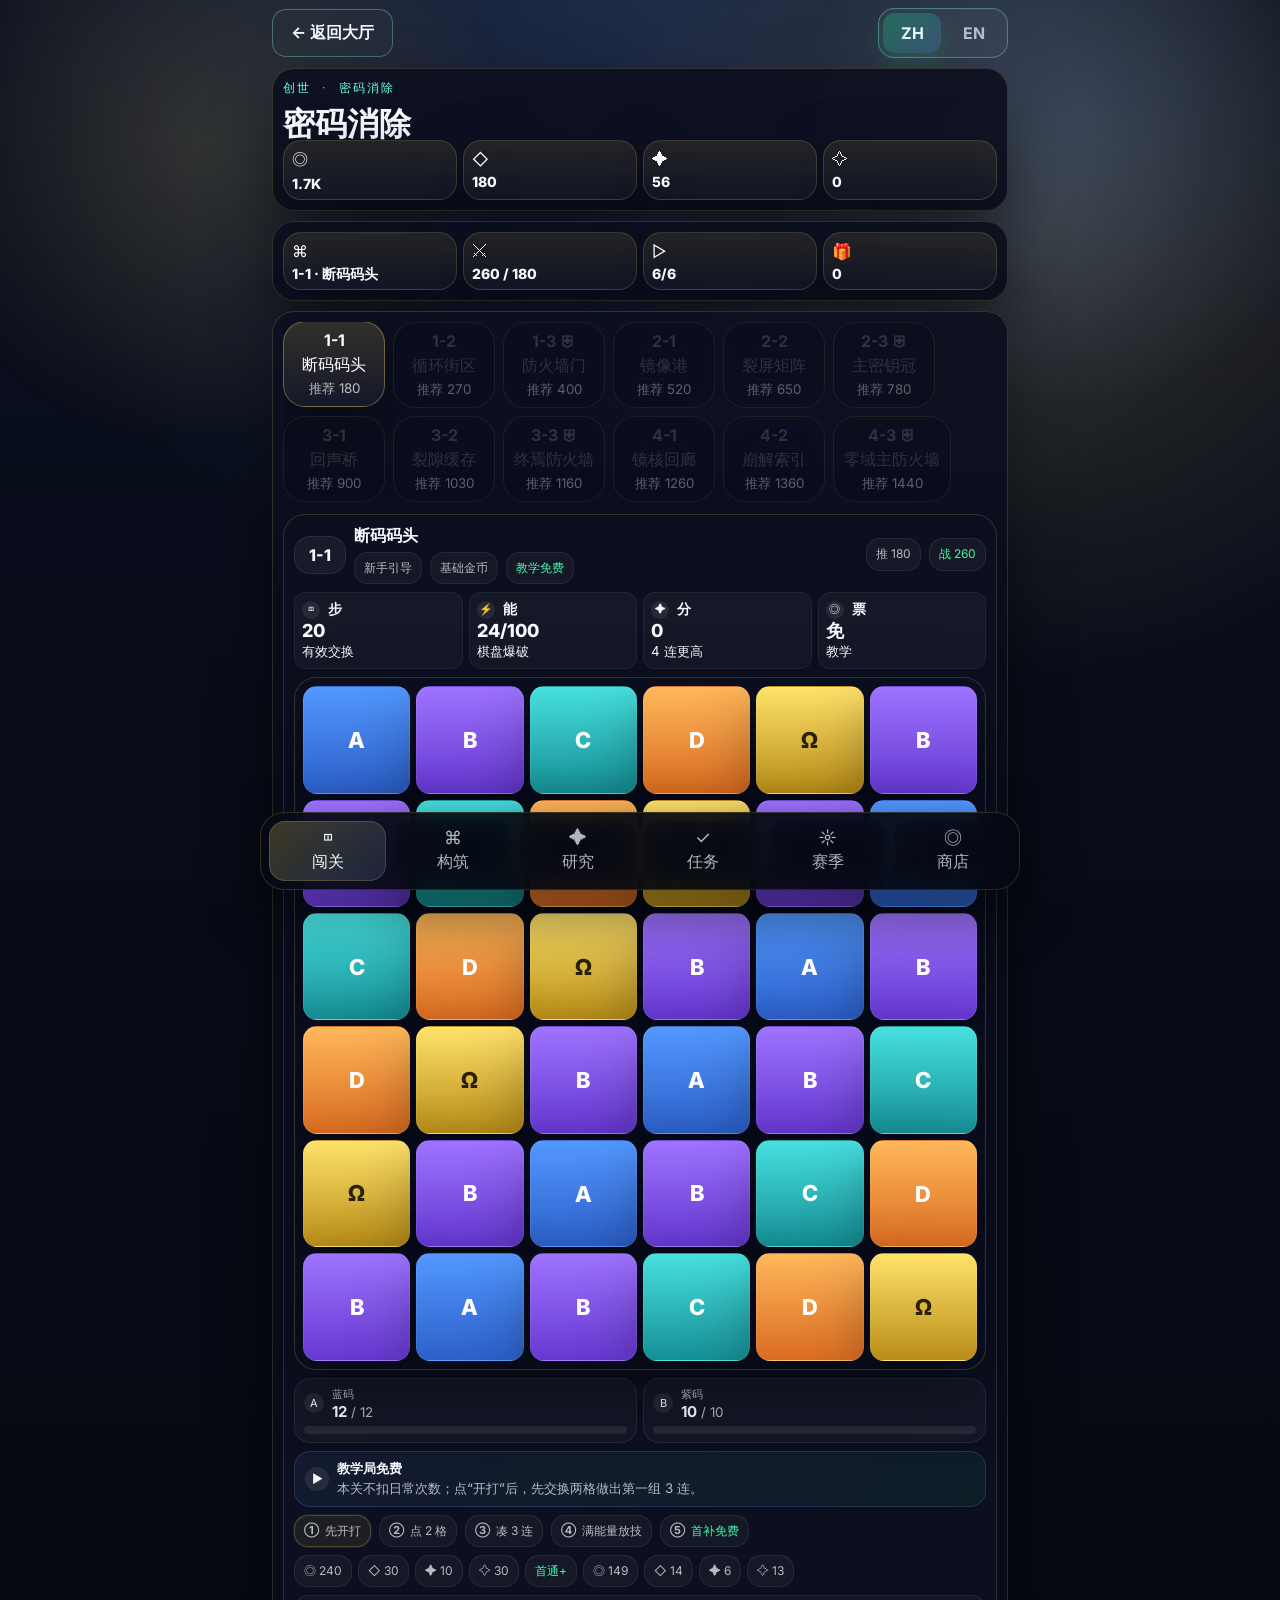
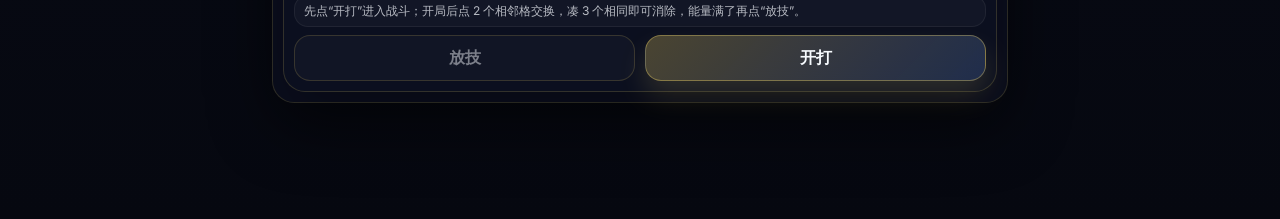
==== commit 1e8188c5: "polish cipher match mobile shell" ====
--- a/games/cipher-match/index.html
+++ b/games/cipher-match/index.html
@@ -1,10 +1,10 @@
-<!DOCTYPE html>
+﻿<!DOCTYPE html>
 <html lang="zh-CN">
 <head>
     <meta charset="UTF-8">
     <meta name="viewport" content="width=device-width, initial-scale=1.0, viewport-fit=cover">
-    <title>密码消除</title>
-    <meta name="description" content="密码消除 - 6x6 解码消除、局外构筑、研究成长、赛季与商店闭环。">
+    <title>Cipher Match</title>
+    <meta name="description" content="Cipher Match - 6x6 decode puzzle runs, deck growth, research, season, and shop loop.">
     <link rel="preconnect" href="https://fonts.googleapis.com">
     <link rel="preconnect" href="https://fonts.gstatic.com" crossorigin>
     <link href="https://fonts.googleapis.com/css2?family=Inter:wght@400;500;600;700;800&family=Roboto+Mono:wght@400;700&display=swap" rel="stylesheet">
@@ -16,18 +16,18 @@
     <div class="cm-shell">
         <header class="cm-topbar">
             <div class="cm-topline">
-                <a class="back-link" href="/" id="backToHubLink">&larr; 返回大厅</a>
-                <div class="lang-toggle" role="group" aria-label="语言切换">
-                    <button class="lang-btn is-active" type="button" data-lang-switch="zh" aria-pressed="true">中</button>
+                <a class="back-link" href="/" id="backToHubLink">&larr; Back</a>
+                <div class="lang-toggle" role="group" aria-label="Language">
+                    <button class="lang-btn is-active" type="button" data-lang-switch="zh" aria-pressed="true">ZH</button>
                     <button class="lang-btn" type="button" data-lang-switch="en" aria-pressed="false">EN</button>
                 </div>
             </div>
 
             <section class="cm-hero-card">
                 <div class="cm-hero-copy">
-                    <div class="eyebrow" id="heroEyebrow">创世 · 密码消除</div>
-                    <h1 id="heroTitle">密码消除</h1>
-                    <p id="heroSubtitle">6x6 解码消除，兼顾章节闯关、构筑成长与赛季循环。</p>
+                    <div class="eyebrow" id="heroEyebrow">Genesis · Cipher Match</div>
+                    <h1 id="heroTitle">Cipher Match</h1>
+                    <p id="heroSubtitle">A 6x6 decode puzzler with chapter runs, deck growth, and season loops.</p>
                 </div>
                 <div class="cm-resource-strip" id="resourceStrip"></div>
             </section>
@@ -40,17 +40,17 @@
             </section>
         </main>
 
-        <nav class="cm-tabbar" id="tabBar" aria-label="密码消除页签"></nav>
+        <nav class="cm-tabbar" id="tabBar" aria-label="Cipher Match tabs"></nav>
 
         <div class="cm-modal is-hidden" id="modalRoot" aria-hidden="true">
             <div class="cm-modal-card" role="dialog" aria-modal="true" aria-labelledby="modalTitle">
                 <div class="cm-modal-head">
                     <div>
-                        <div class="eyebrow" id="modalEyebrow">信息</div>
-                        <h2 id="modalTitle">密码消除</h2>
+                        <div class="eyebrow" id="modalEyebrow">Info</div>
+                        <h2 id="modalTitle">Cipher Match</h2>
                         <p id="modalSubtitle"></p>
                     </div>
-                    <button class="ghost-btn icon-btn" id="modalCloseBtn" type="button" aria-label="关闭弹窗">&times;</button>
+                    <button class="ghost-btn icon-btn" id="modalCloseBtn" type="button" aria-label="Close modal">&times;</button>
                 </div>
                 <div class="cm-modal-body" id="modalBody"></div>
                 <div class="cm-modal-actions" id="modalActions"></div>
--- a/games/cipher-match/cipher-match.css
+++ b/games/cipher-match/cipher-match.css
@@ -71,7 +71,7 @@
     z-index: 1;
     width: min(100%, 760px);
     margin: 0 auto;
-    padding: calc(env(safe-area-inset-top, 0px) + 12px) 14px calc(env(safe-area-inset-bottom, 0px) + 100px);
+    padding: calc(env(safe-area-inset-top, 0px) + 8px) 12px calc(env(safe-area-inset-bottom, 0px) + 104px);
 }
 
 .cm-topbar,
@@ -82,7 +82,7 @@
 .cm-card-list,
 .cm-grid {
     display: grid;
-    gap: 12px;
+    gap: 10px;
 }
 
 .cm-topline {
@@ -126,28 +126,29 @@
 .cm-season-card,
 .cm-shop-card,
 .cm-offer-card {
-    padding: 14px;
+    padding: 10px;
 }
 
 .cm-hero-card {
-    gap: 12px;
+    gap: 10px;
 }
 
 .cm-hero-copy h1 {
     margin: 4px 0 0;
-    font-size: clamp(28px, 5vw, 38px);
+    font-size: clamp(24px, 4.8vw, 32px);
     line-height: 1.04;
 }
 
 .cm-hero-copy p {
-    margin: 8px 0 0;
+    margin: 6px 0 0;
     color: var(--cm-text-soft);
-    font-size: 14px;
-    line-height: 1.55;
+    font-size: 13px;
+    line-height: 1.45;
 }
 
 .cm-main {
-    margin-top: 12px;
+    margin-top: 10px;
+    padding-bottom: calc(env(safe-area-inset-bottom, 0px) + 12px);
 }
 
 .cm-resource-strip,
@@ -172,11 +173,11 @@
 .cm-resource-pill,
 .cm-summary-item {
     min-width: 0;
-    min-height: 74px;
+    min-height: 68px;
     display: grid;
     gap: 6px;
     align-content: start;
-    padding: 12px;
+    padding: 10px;
     border-radius: 18px;
     background: linear-gradient(180deg, rgba(255, 226, 107, 0.1), rgba(255, 255, 255, 0.03));
 }
@@ -219,11 +220,11 @@
 .cm-titleline strong,
 .cm-row-head strong,
 .cm-card-head strong {
-    font-size: 15px;
+    font-size: 14px;
 }
 
 .cm-value {
-    font-size: 20px;
+    font-size: 18px;
     font-weight: 800;
     line-height: 1;
 }
@@ -234,11 +235,11 @@
 .cm-goal-chip small,
 .cm-input-wrap small {
     font-size: 12px;
-    line-height: 1.5;
+    line-height: 1.35;
 }
 
 .cm-copy {
-    font-size: 13px;
+    font-size: 12px;
 }
 
 .cm-tag-row,
@@ -254,13 +255,18 @@
     gap: 8px;
 }
 
+.cm-quick-row > * {
+    flex: 1 1 calc(33.333% - 8px);
+    min-width: 0;
+}
+
 .cm-chip,
 .cm-goal-chip,
 .cm-tag {
     display: inline-flex;
     align-items: center;
     gap: 6px;
-    padding: 8px 10px;
+    padding: 7px 9px;
     border-radius: 14px;
     border: 1px solid rgba(255, 255, 255, 0.08);
     background: rgba(255, 255, 255, 0.04);
@@ -272,6 +278,9 @@
 }
 
 .cm-stage-strip {
+    display: flex;
+    gap: 8px;
+    align-items: stretch;
     overflow-x: auto;
     padding-bottom: 2px;
     scrollbar-width: none;
@@ -282,10 +291,10 @@
 }
 
 .cm-stage-chip {
-    min-width: 124px;
-    padding: 10px 12px;
-    display: grid;
-    gap: 6px;
+    min-width: 102px;
+    padding: 8px 10px;
+    display: grid;
+    gap: 4px;
     cursor: pointer;
     transition: transform 0.18s ease, border-color 0.18s ease, background 0.18s ease;
 }
@@ -303,7 +312,7 @@
 
 .cm-stage-card {
     display: grid;
-    gap: 12px;
+    gap: 8px;
 }
 
 .cm-stage-card.is-boss {
@@ -315,7 +324,7 @@
 
 .cm-stage-grid {
     display: grid;
-    gap: 12px;
+    gap: 8px;
 }
 
 .cm-battle-hud,
@@ -323,24 +332,37 @@
 .cm-wallet-row {
     display: grid;
     grid-template-columns: repeat(4, minmax(0, 1fr));
-    gap: 8px;
+    gap: 6px;
 }
 
 .cm-hud-pill,
 .cm-wallet-pill,
 .cm-stat-pill {
     min-width: 0;
-    padding: 10px;
-    border-radius: 16px;
+    padding: 7px;
+    border-radius: 12px;
     background: rgba(255, 255, 255, 0.04);
     border: 1px solid rgba(255, 255, 255, 0.06);
     display: grid;
-    gap: 4px;
+    gap: 3px;
+}
+
+.cm-metric-icon {
+    width: 18px;
+    height: 18px;
+    display: inline-grid;
+    place-items: center;
+    border-radius: 999px;
+    background: rgba(255, 255, 255, 0.08);
+    font-size: 11px;
+    line-height: 1;
+    color: var(--cm-text);
+    flex: 0 0 auto;
 }
 
 .cm-board-wrap {
     position: relative;
-    padding: 12px;
+    padding: 8px;
     overflow: hidden;
 }
 
@@ -360,16 +382,22 @@
 .cm-board {
     display: grid;
     grid-template-columns: repeat(6, minmax(0, 1fr));
-    gap: 8px;
+    gap: 6px;
 }
 
 .cm-cell {
+    appearance: none;
+    -webkit-appearance: none;
     aspect-ratio: 1;
+    width: 100%;
     padding: 0;
+    position: relative;
+    overflow: hidden;
     display: grid;
     place-items: center;
-    border-radius: 16px;
+    border-radius: 14px;
     border: 1px solid rgba(255, 255, 255, 0.08);
+    font: inherit;
     color: #fff;
     font-weight: 800;
     font-size: clamp(18px, 4.4vw, 22px);
@@ -387,6 +415,36 @@
     box-shadow: 0 0 0 2px rgba(255, 226, 107, 0.34);
 }
 
+.cm-cell.is-hinting {
+    box-shadow:
+        0 0 0 1px rgba(70, 247, 167, 0.24),
+        0 0 0 3px rgba(70, 247, 167, 0.14);
+    animation: cmHintPulse 1.25s ease-in-out infinite;
+}
+
+.cm-cell.is-adjacent-hint {
+    border-color: rgba(255, 226, 107, 0.34);
+    box-shadow: 0 0 0 1px rgba(255, 226, 107, 0.16);
+}
+
+.cm-cell.is-swapping {
+    z-index: 3;
+    animation: cmTileSwap 0.18s cubic-bezier(0.2, 0.9, 0.28, 1) both;
+}
+
+.cm-cell.is-clearing {
+    z-index: 2;
+    animation: cmTileClear 0.98s cubic-bezier(0.22, 0.9, 0.34, 1) both;
+}
+
+.cm-cell.is-dropping {
+    animation: cmTileDrop 0.22s cubic-bezier(0.18, 0.84, 0.28, 1) both;
+}
+
+.cm-cell.is-skill-hit {
+    animation: cmSkillCellPulse 0.42s ease both;
+}
+
 .cm-cell--alpha { background: linear-gradient(180deg, #5298ff, #2d60c9); }
 .cm-cell--beta { background: linear-gradient(180deg, #9e73ff, #6638d1); }
 .cm-cell--gamma { background: linear-gradient(180deg, #47e0df, #168f95); }
@@ -398,6 +456,7 @@
     position: absolute;
     left: 12px;
     right: 12px;
+    pointer-events: none;
     border-radius: 16px;
     padding: 10px 12px;
     background: rgba(5, 8, 16, 0.78);
@@ -419,6 +478,7 @@
     top: 50%;
     transform: translate(-50%, -50%);
     z-index: 2;
+    pointer-events: none;
     width: min(76%, 260px);
     padding: 12px 14px;
     border-radius: 18px;
@@ -427,6 +487,26 @@
     border: 1px solid rgba(255, 255, 255, 0.08);
     box-shadow: 0 18px 36px rgba(0, 0, 0, 0.28);
     backdrop-filter: blur(10px);
+    animation:
+        cmBoardFeedbackIn 0.16s ease both,
+        cmBoardFeedbackOut 0.22s ease forwards;
+    animation-delay: 0s, var(--cm-feedback-life, 1.25s);
+}
+
+.cm-board-centerfx.is-persistent {
+    animation: cmBoardFeedbackIn 0.16s ease both;
+}
+
+.cm-board-centerfx-icon {
+    width: 30px;
+    height: 30px;
+    margin: 0 auto 8px;
+    border-radius: 999px;
+    display: grid;
+    place-items: center;
+    background: rgba(255, 255, 255, 0.08);
+    border: 1px solid rgba(255, 255, 255, 0.1);
+    font-size: 15px;
 }
 
 .cm-board-centerfx strong {
@@ -454,10 +534,437 @@
     border-color: rgba(255, 111, 143, 0.34);
 }
 
+.cm-board-wrap.is-skill-cast {
+    box-shadow:
+        inset 0 0 0 1px rgba(255, 226, 107, 0.34),
+        0 0 0 1px rgba(255, 226, 107, 0.16),
+        0 0 24px rgba(255, 226, 107, 0.16),
+        var(--cm-shadow);
+}
+
+.cm-board-wrap.is-boss-pulse {
+    animation: cmBossBoardPulse 0.42s ease both;
+}
+
+.cm-board-wrap.is-shield-hit {
+    animation: cmShieldBoardPulse 0.58s ease both;
+}
+
+@keyframes cmTileSwap {
+    from {
+        transform: translate(var(--cm-swap-tx, 0), var(--cm-swap-ty, 0)) scale(0.94);
+    }
+    65% {
+        transform: translate(0, 0) scale(1.08);
+    }
+    to {
+        transform: translate(0, 0) scale(1);
+    }
+}
+
+@keyframes cmHintPulse {
+    0%, 100% {
+        transform: scale(1);
+        box-shadow:
+            0 0 0 1px rgba(70, 247, 167, 0.24),
+            0 0 0 3px rgba(70, 247, 167, 0.14);
+    }
+    50% {
+        transform: scale(1.03);
+        box-shadow:
+            0 0 0 1px rgba(70, 247, 167, 0.34),
+            0 0 0 4px rgba(70, 247, 167, 0.18),
+            0 0 18px rgba(70, 247, 167, 0.14);
+    }
+}
+
+@keyframes cmTileClear {
+    0% {
+        opacity: 1;
+        transform: scale(1);
+        filter: brightness(1) saturate(1);
+    }
+    16% {
+        opacity: 1;
+        transform: scale(1.08);
+        filter: brightness(1.45) saturate(1.1);
+    }
+    28% {
+        opacity: 0.42;
+        transform: scale(1.14);
+        filter: brightness(1.8) saturate(1.22);
+    }
+    42% {
+        opacity: 1;
+        transform: scale(1.08);
+        filter: brightness(1.26) saturate(1.08);
+    }
+    58% {
+        opacity: 0.35;
+        transform: scale(1.02);
+        filter: brightness(1.95) saturate(1.26);
+    }
+    72% {
+        opacity: 1;
+        transform: scale(0.94);
+        filter: brightness(1.18) saturate(1.05);
+    }
+    86% {
+        opacity: 0.68;
+        transform: scale(0.76);
+        filter: brightness(1.48) saturate(1.14);
+    }
+    100% {
+        opacity: 0;
+        transform: scale(0.22);
+        filter: brightness(2.1) saturate(1.3);
+    }
+}
+
+@keyframes cmTileDrop {
+    0% {
+        opacity: 0;
+        transform: translateY(-18px) scale(0.92);
+    }
+    70% {
+        opacity: 1;
+        transform: translateY(3px) scale(1.04);
+    }
+    100% {
+        opacity: 1;
+        transform: translateY(0) scale(1);
+    }
+}
+
+@keyframes cmSkillCellPulse {
+    0% {
+        transform: scale(1);
+        filter: brightness(1);
+    }
+    45% {
+        transform: scale(1.08);
+        filter: brightness(1.28);
+    }
+    100% {
+        transform: scale(1);
+        filter: brightness(1);
+    }
+}
+
+@keyframes cmBoardFeedbackIn {
+    from {
+        opacity: 0;
+        transform: translate(-50%, -40%) scale(0.94);
+    }
+    to {
+        opacity: 1;
+        transform: translate(-50%, -50%) scale(1);
+    }
+}
+
+@keyframes cmBoardFeedbackOut {
+    to {
+        opacity: 0;
+        transform: translate(-50%, -58%) scale(0.96);
+    }
+}
+
+@keyframes cmBossBoardPulse {
+    0% {
+        box-shadow:
+            inset 0 0 0 1px rgba(255, 111, 143, 0.14),
+            var(--cm-shadow);
+    }
+    50% {
+        box-shadow:
+            inset 0 0 0 1px rgba(255, 111, 143, 0.34),
+            0 0 0 1px rgba(255, 111, 143, 0.12),
+            0 0 28px rgba(255, 111, 143, 0.14),
+            var(--cm-shadow);
+    }
+    100% {
+        box-shadow:
+            inset 0 0 0 1px rgba(255, 111, 143, 0.14),
+            var(--cm-shadow);
+    }
+}
+
+@keyframes cmShieldBoardPulse {
+    0% {
+        box-shadow:
+            inset 0 0 0 1px rgba(255, 111, 143, 0.12),
+            var(--cm-shadow);
+    }
+    40% {
+        box-shadow:
+            inset 0 0 0 1px rgba(255, 111, 143, 0.44),
+            0 0 0 1px rgba(255, 111, 143, 0.16),
+            0 0 26px rgba(255, 111, 143, 0.18),
+            var(--cm-shadow);
+    }
+    100% {
+        box-shadow:
+            inset 0 0 0 1px rgba(255, 111, 143, 0.12),
+            var(--cm-shadow);
+    }
+}
+
+@keyframes cmGoalHitPulse {
+    0% {
+        transform: scale(1);
+        box-shadow: 0 0 0 0 rgba(118, 168, 255, 0);
+    }
+    35% {
+        transform: scale(1.03);
+        box-shadow:
+            0 0 0 1px rgba(118, 168, 255, 0.24),
+            0 0 18px rgba(118, 168, 255, 0.12);
+    }
+    100% {
+        transform: scale(1);
+        box-shadow: 0 0 0 0 rgba(118, 168, 255, 0);
+    }
+}
+
+@keyframes cmGoalShieldPulse {
+    0% {
+        transform: scale(1);
+        box-shadow: 0 0 0 0 rgba(255, 111, 143, 0);
+    }
+    25% {
+        transform: scale(1.04);
+        box-shadow:
+            0 0 0 1px rgba(255, 111, 143, 0.34),
+            0 0 18px rgba(255, 111, 143, 0.16);
+    }
+    55% {
+        transform: scale(0.98);
+        box-shadow:
+            0 0 0 1px rgba(255, 111, 143, 0.2),
+            0 0 10px rgba(255, 111, 143, 0.1);
+    }
+    100% {
+        transform: scale(1);
+        box-shadow: 0 0 0 0 rgba(255, 111, 143, 0);
+    }
+}
+
+@keyframes cmCtaPulse {
+    0%, 100% {
+        box-shadow: 0 14px 28px rgba(255, 226, 107, 0.14);
+        transform: translateY(0);
+    }
+    50% {
+        box-shadow: 0 18px 34px rgba(255, 226, 107, 0.2);
+        transform: translateY(-1px);
+    }
+}
+
 .cm-board-overlay strong,
 .cm-board-notice strong {
     display: block;
     margin-bottom: 4px;
+}
+
+.cm-note-bar {
+    display: grid;
+    gap: 3px;
+    padding: 8px 10px;
+    border-radius: 14px;
+    border: 1px solid rgba(255, 255, 255, 0.06);
+    background: rgba(255, 255, 255, 0.035);
+}
+
+.cm-note-bar.is-idle {
+    background: rgba(255, 255, 255, 0.02);
+}
+
+.cm-note-bar strong {
+    font-size: 12px;
+}
+
+.cm-lock-card {
+    border-color: rgba(118, 168, 255, 0.2);
+    background: linear-gradient(180deg, rgba(118, 168, 255, 0.08), rgba(255, 255, 255, 0.03));
+}
+
+.cm-run-focus-head,
+.cm-run-stage-main,
+.cm-goal-token-head {
+    display: flex;
+    align-items: center;
+    gap: 8px;
+}
+
+.cm-run-focus-head {
+    justify-content: space-between;
+}
+
+.cm-run-stage-main {
+    min-width: 0;
+}
+
+.cm-run-stage-copy {
+    min-width: 0;
+    display: grid;
+    gap: 5px;
+}
+
+.cm-run-stage-badge {
+    min-width: 52px;
+    padding: 8px 10px;
+    border-radius: 16px;
+    border: 1px solid rgba(255, 255, 255, 0.08);
+    background: rgba(255, 255, 255, 0.05);
+    font-weight: 800;
+    text-align: center;
+}
+
+.cm-run-board-column {
+    gap: 8px;
+}
+
+.cm-goal-strip {
+    display: grid;
+    grid-template-columns: repeat(2, minmax(0, 1fr));
+    gap: 6px;
+}
+
+.cm-goal-token {
+    display: grid;
+    gap: 6px;
+    min-width: 0;
+    padding: 8px 9px;
+    border-radius: 16px;
+    border: 1px solid rgba(255, 255, 255, 0.08);
+    background: rgba(255, 255, 255, 0.035);
+}
+
+.cm-goal-token.is-done {
+    border-color: rgba(70, 247, 167, 0.22);
+    background: rgba(70, 247, 167, 0.08);
+}
+
+.cm-goal-token.is-shield {
+    border-color: rgba(255, 111, 143, 0.18);
+}
+
+.cm-goal-token.is-focus {
+    border-color: rgba(118, 168, 255, 0.24);
+    background: rgba(118, 168, 255, 0.08);
+    box-shadow: 0 0 0 1px rgba(118, 168, 255, 0.1);
+}
+
+.cm-goal-token.is-hit {
+    animation: cmGoalHitPulse 0.56s ease both;
+}
+
+.cm-goal-token.is-hit.is-shield,
+.cm-goal-token.is-burst.is-shield {
+    animation: cmGoalShieldPulse 0.72s ease both;
+    border-color: rgba(255, 111, 143, 0.32);
+    background: rgba(255, 111, 143, 0.1);
+}
+
+.cm-goal-token-head strong {
+    font-size: 15px;
+    line-height: 1;
+}
+
+.cm-goal-token-copy {
+    min-width: 0;
+    display: grid;
+    gap: 2px;
+}
+
+.cm-goal-token-label {
+    font-size: 11px;
+    color: var(--cm-text-soft);
+    white-space: nowrap;
+    overflow: hidden;
+    text-overflow: ellipsis;
+}
+
+.cm-goal-token-note {
+    display: block;
+    color: rgba(255, 255, 255, 0.54);
+    font-size: 10px;
+    line-height: 1.2;
+}
+
+.cm-goal-token-value {
+    display: inline-flex;
+    align-items: baseline;
+    gap: 4px;
+}
+
+.cm-goal-token-head small {
+    color: var(--cm-text-soft);
+}
+
+.cm-goal-token-icon {
+    width: 20px;
+    height: 20px;
+    display: inline-grid;
+    place-items: center;
+    border-radius: 999px;
+    background: rgba(255, 255, 255, 0.08);
+    color: var(--cm-text);
+    font-size: 11px;
+}
+
+.cm-run-reward-strip {
+    gap: 6px;
+}
+
+.cm-run-coach {
+    display: grid;
+    grid-template-columns: auto minmax(0, 1fr);
+    gap: 8px;
+    align-items: center;
+    padding: 8px 10px;
+    border-radius: 16px;
+    border: 1px solid rgba(118, 168, 255, 0.18);
+    background: linear-gradient(135deg, rgba(118, 168, 255, 0.08), rgba(70, 247, 167, 0.06));
+}
+
+.cm-run-coach-icon {
+    width: 24px;
+    height: 24px;
+    display: grid;
+    place-items: center;
+    border-radius: 999px;
+    background: rgba(255, 255, 255, 0.08);
+    font-size: 12px;
+}
+
+.cm-run-coach-copy {
+    min-width: 0;
+    display: grid;
+    gap: 2px;
+}
+
+.cm-run-coach-copy strong {
+    font-size: 13px;
+}
+
+.cm-run-coach-copy small {
+    color: var(--cm-text-soft);
+    line-height: 1.35;
+}
+
+.cm-run-tip {
+    padding: 7px 9px;
+    border-radius: 14px;
+    border: 1px solid rgba(255, 255, 255, 0.06);
+    background: rgba(255, 255, 255, 0.03);
+    color: var(--cm-text-soft);
+    font-size: 12px;
+    line-height: 1.35;
+}
+
+.cm-deck-overview {
+    grid-template-columns: repeat(2, minmax(0, 1fr));
 }
 
 .cm-control-row {
@@ -483,6 +990,10 @@
     box-shadow: 0 14px 28px rgba(255, 226, 107, 0.14);
 }
 
+.cm-btn.is-cta {
+    animation: cmCtaPulse 1.45s ease-in-out infinite;
+}
+
 .cm-btn-soft {
     background: rgba(255, 255, 255, 0.06);
 }
@@ -528,12 +1039,35 @@
 .cm-shop-card,
 .cm-offer-card {
     display: grid;
-    gap: 10px;
+    gap: 8px;
 }
 
 .cm-guide-card {
     min-height: 104px;
     align-content: start;
+}
+
+.cm-run-brief {
+    gap: 8px;
+}
+
+.cm-run-brief .cm-chip-row {
+    gap: 6px;
+}
+
+.cm-run-steps .cm-chip {
+    padding: 7px 9px;
+}
+
+.cm-run-steps .cm-chip.is-active {
+    border-color: rgba(255, 226, 107, 0.22);
+    background: rgba(255, 226, 107, 0.08);
+    box-shadow: 0 0 0 1px rgba(255, 226, 107, 0.08);
+}
+
+.cm-run-steps .cm-chip strong {
+    font-size: 11px;
+    color: var(--cm-text-soft);
 }
 
 .cm-guide-card.is-warning {
@@ -603,6 +1137,54 @@
     box-shadow: inset 0 0 0 1px rgba(255, 226, 107, 0.18);
 }
 
+body:not([data-cm-tab="run"]) .cm-hero-copy p {
+    display: none;
+}
+
+body[data-cm-tab="run"] .cm-hero-copy p,
+body[data-cm-tab="run"] .cm-quick-row {
+    display: none;
+}
+
+body[data-cm-tab="run"] .cm-resource-strip,
+body[data-cm-tab="run"] .cm-summary-grid {
+    grid-template-columns: repeat(4, minmax(0, 1fr));
+    gap: 6px;
+}
+
+body[data-cm-tab="run"] .cm-resource-pill,
+body[data-cm-tab="run"] .cm-summary-item {
+    min-height: 54px;
+    padding: 8px;
+}
+
+body[data-cm-tab="run"] .cm-resource-pill strong,
+body[data-cm-tab="run"] .cm-resource-pill small,
+body[data-cm-tab="run"] .cm-summary-item strong,
+body[data-cm-tab="run"] .cm-summary-item small {
+    display: none;
+}
+
+body[data-cm-tab="run"] .cm-resource-pill .cm-value,
+body[data-cm-tab="run"] .cm-summary-item .cm-value {
+    font-size: 14px;
+}
+
+body:not([data-cm-tab="run"]) .cm-summary-card {
+    gap: 8px;
+}
+
+.cm-card-grid .cm-copy,
+.cm-mission-list .cm-copy,
+.cm-season-list .cm-copy,
+.cm-shop-list .cm-copy,
+.cm-offer-list .cm-copy {
+    display: -webkit-box;
+    -webkit-line-clamp: 1;
+    -webkit-box-orient: vertical;
+    overflow: hidden;
+}
+
 .cm-tab-icon {
     font-size: 18px;
     line-height: 1;
@@ -618,6 +1200,7 @@
     padding: 16px 14px calc(env(safe-area-inset-bottom, 0px) + 14px);
     background: rgba(5, 7, 14, 0.72);
     backdrop-filter: blur(10px);
+    overscroll-behavior: contain;
 }
 
 .cm-modal.is-hidden {
@@ -631,6 +1214,7 @@
     grid-template-rows: auto minmax(0, 1fr) auto;
     padding: 16px;
     overflow: hidden;
+    touch-action: pan-y;
 }
 
 .cm-modal-head {
@@ -657,6 +1241,9 @@
     display: grid;
     gap: 12px;
     padding: 12px 2px 10px;
+    overscroll-behavior: contain;
+    -webkit-overflow-scrolling: touch;
+    touch-action: pan-y;
 }
 
 .cm-modal-actions {
@@ -719,7 +1306,7 @@
 
 @media (min-width: 720px) {
     .cm-stage-grid {
-        grid-template-columns: minmax(0, 1.4fr) minmax(280px, 0.8fr);
+        grid-template-columns: minmax(0, 1fr);
         align-items: start;
     }
 
@@ -746,18 +1333,200 @@
         padding-right: 12px;
     }
 
-    .cm-battle-hud,
+    .cm-hero-card,
+    .cm-summary-card,
+    .cm-panel-card,
+    .cm-card,
+    .cm-mini-card,
+    .cm-mission-card,
+    .cm-season-card,
+    .cm-shop-card,
+    .cm-offer-card {
+        padding: 9px;
+        border-radius: 18px;
+    }
+
+    .cm-hero-copy h1 {
+        font-size: 22px;
+    }
+
+    .cm-hero-copy p {
+        font-size: 12px;
+        line-height: 1.4;
+        display: -webkit-box;
+        -webkit-line-clamp: 2;
+        -webkit-box-orient: vertical;
+        overflow: hidden;
+    }
+
     .cm-board-info,
     .cm-wallet-row {
         grid-template-columns: repeat(2, minmax(0, 1fr));
     }
 
+    body[data-cm-tab="run"] .cm-resource-strip,
+    body[data-cm-tab="run"] .cm-summary-grid {
+        grid-template-columns: repeat(4, minmax(0, 1fr));
+    }
+
+    body:not([data-cm-tab="run"]) .cm-resource-strip,
+    body:not([data-cm-tab="run"]) .cm-summary-grid {
+        grid-template-columns: repeat(4, minmax(0, 1fr));
+        gap: 6px;
+    }
+
+    .cm-battle-hud {
+        grid-template-columns: repeat(4, minmax(0, 1fr));
+        gap: 6px;
+    }
+
     .cm-card-grid {
         grid-template-columns: repeat(2, minmax(0, 1fr));
     }
 
     .cm-guide-grid {
         grid-template-columns: repeat(2, minmax(0, 1fr));
+    }
+
+    .cm-resource-pill,
+    .cm-summary-item {
+        min-height: 56px;
+        padding: 8px;
+    }
+
+    body:not([data-cm-tab="run"]) .cm-resource-pill,
+    body:not([data-cm-tab="run"]) .cm-summary-item {
+        min-height: 52px;
+        padding: 8px 7px;
+        border-radius: 16px;
+    }
+
+    body:not([data-cm-tab="run"]) .cm-resource-pill strong,
+    body:not([data-cm-tab="run"]) .cm-resource-pill small,
+    body:not([data-cm-tab="run"]) .cm-summary-item strong {
+        display: none;
+    }
+
+    body:not([data-cm-tab="run"]) .cm-resource-pill .cm-pill-head,
+    body:not([data-cm-tab="run"]) .cm-summary-item .cm-pill-head {
+        gap: 0;
+    }
+
+    body:not([data-cm-tab="run"]) .cm-resource-pill .cm-value,
+    body:not([data-cm-tab="run"]) .cm-summary-item .cm-value {
+        font-size: 14px;
+    }
+
+    .cm-quick-row {
+        display: none;
+    }
+
+    .cm-wallet-pill,
+    .cm-stat-pill {
+        min-height: 56px;
+        padding: 7px;
+    }
+
+    .cm-wallet-pill .cm-value,
+    .cm-stat-pill .cm-value,
+    .cm-summary-item .cm-value {
+        font-size: 15px;
+    }
+
+    .cm-wallet-pill small,
+    .cm-stat-pill small,
+    .cm-summary-item small {
+        display: none;
+    }
+
+    .cm-card-head .cm-copy {
+        display: -webkit-box;
+        -webkit-line-clamp: 1;
+        -webkit-box-orient: vertical;
+        overflow: hidden;
+    }
+
+    .cm-chip,
+    .cm-tag,
+    .cm-goal-chip {
+        padding: 6px 8px;
+        gap: 5px;
+    }
+
+    .cm-stage-chip {
+        min-width: 92px;
+        padding: 7px 8px;
+    }
+
+    .cm-stage-chip small {
+        display: none;
+    }
+
+    .cm-card-grid,
+    .cm-mission-list,
+    .cm-season-list,
+    .cm-shop-list,
+    .cm-offer-list {
+        gap: 8px;
+    }
+
+    .cm-board-overlay,
+    .cm-board-notice {
+        left: 10px;
+        right: 10px;
+        padding: 8px 10px;
+    }
+
+    .cm-hud-pill {
+        padding: 7px;
+        border-radius: 12px;
+    }
+
+    .cm-hud-pill strong {
+        font-size: 11px;
+        line-height: 1.1;
+    }
+
+    .cm-hud-pill .cm-value {
+        font-size: 15px;
+    }
+
+    .cm-hud-pill small {
+        display: none;
+    }
+
+    .cm-lock-card .cm-action-row > * {
+        width: 100%;
+    }
+
+    .cm-board-centerfx {
+        width: min(80%, 240px);
+        padding: 10px 12px;
+    }
+
+    .cm-btn,
+    .cm-btn-soft,
+    .cm-btn-ghost {
+        min-height: 40px;
+        padding: 0 10px;
+    }
+
+    .cm-goal-strip,
+    .cm-deck-overview {
+        grid-template-columns: repeat(2, minmax(0, 1fr));
+    }
+
+    .cm-goal-token {
+        padding: 7px 8px;
+    }
+
+    .cm-goal-token-head strong {
+        font-size: 14px;
+    }
+
+    .cm-run-tip {
+        padding: 6px 8px;
+        font-size: 11.5px;
     }
 
     .cm-tabbar {
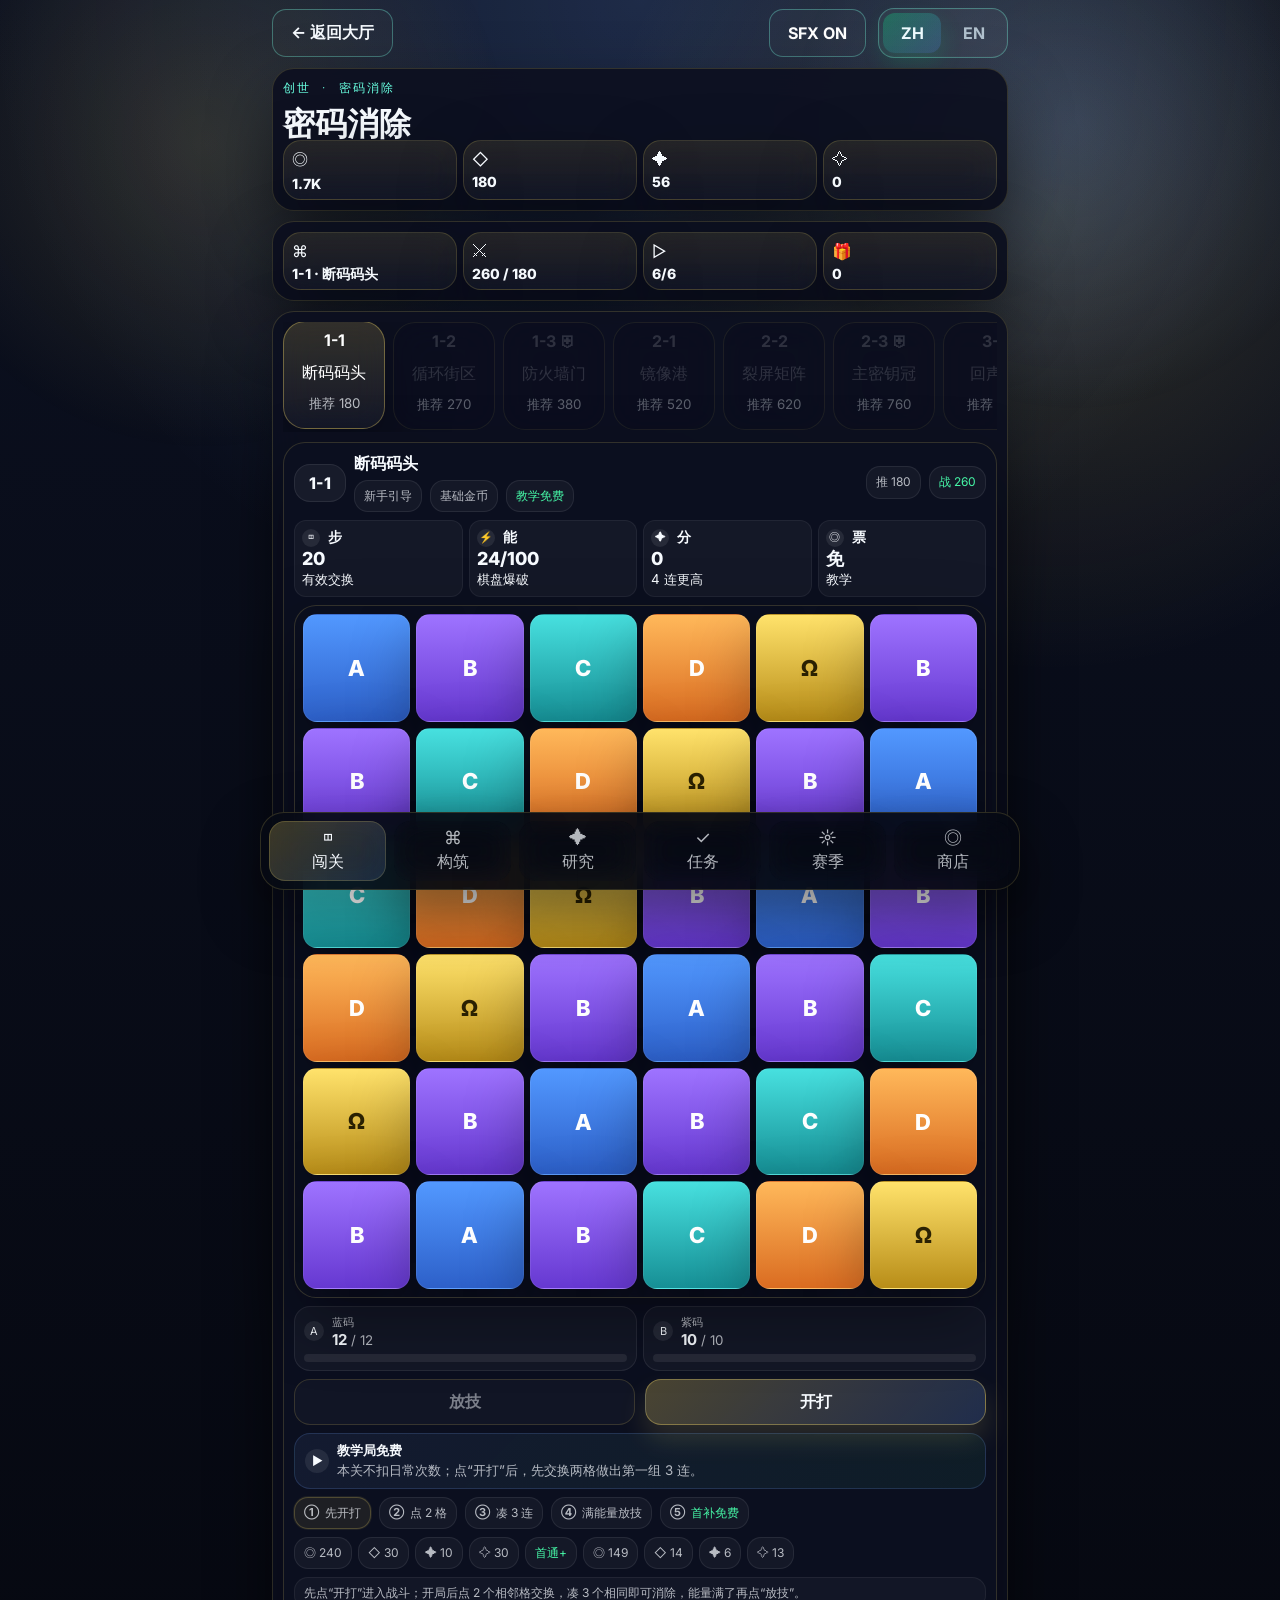
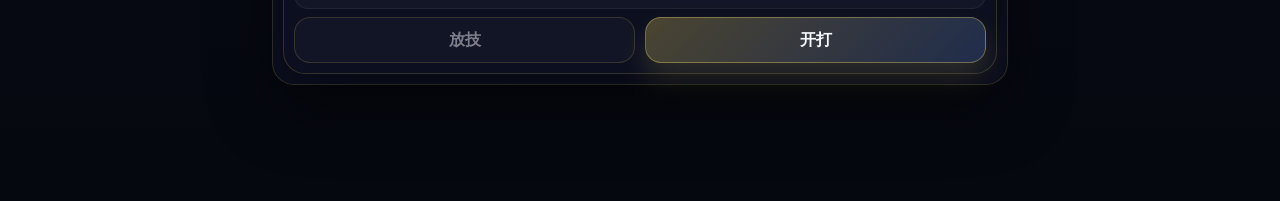
==== commit 3ad8336a: "feat: polish combat feedback and orbital-fall flow" ====
--- a/games/cipher-match/index.html
+++ b/games/cipher-match/index.html
@@ -17,9 +17,12 @@
         <header class="cm-topbar">
             <div class="cm-topline">
                 <a class="back-link" href="/" id="backToHubLink">&larr; Back</a>
-                <div class="lang-toggle" role="group" aria-label="Language">
-                    <button class="lang-btn is-active" type="button" data-lang-switch="zh" aria-pressed="true">ZH</button>
-                    <button class="lang-btn" type="button" data-lang-switch="en" aria-pressed="false">EN</button>
+                <div class="topbar-actions">
+                    <button class="ghost-btn" id="soundToggle" type="button" aria-pressed="true">SFX ON</button>
+                    <div class="lang-toggle" role="group" aria-label="Language">
+                        <button class="lang-btn is-active" type="button" data-lang-switch="zh" aria-pressed="true">ZH</button>
+                        <button class="lang-btn" type="button" data-lang-switch="en" aria-pressed="false">EN</button>
+                    </div>
                 </div>
             </div>
 
@@ -60,6 +63,7 @@
         <div class="cm-toast" id="toast" aria-live="polite"></div>
     </div>
 
+    <script src="../../shared/procedural-sfx.js"></script>
     <script src="./cipher-match.config.js"></script>
     <script src="./cipher-match.js"></script>
 </body>
--- a/games/cipher-match/cipher-match.css
+++ b/games/cipher-match/cipher-match.css
@@ -277,8 +277,69 @@
     font-size: 12px;
 }
 
+.cm-reward-chip {
+    gap: 5px;
+}
+
+.cm-reward-icon {
+    line-height: 1;
+    flex: 0 0 auto;
+}
+
+.cm-reward-label,
+.cm-reward-value {
+    white-space: nowrap;
+}
+
+.cm-reward-value {
+    color: var(--cm-text);
+    font-weight: 700;
+}
+
+.cm-path-grid {
+    display: grid;
+    gap: 8px;
+}
+
+.cm-path-chip {
+    display: flex;
+    align-items: flex-start;
+    gap: 8px;
+    padding: 8px 10px;
+    border-radius: 14px;
+    border: 1px solid rgba(255, 255, 255, 0.08);
+    background: rgba(255, 255, 255, 0.03);
+}
+
+.cm-path-icon {
+    flex: 0 0 auto;
+    line-height: 1.1;
+    font-size: 15px;
+}
+
+.cm-path-copy {
+    min-width: 0;
+    display: grid;
+    gap: 2px;
+}
+
+.cm-path-copy strong {
+    font-size: 12px;
+    line-height: 1.2;
+}
+
+.cm-path-copy small {
+    color: var(--cm-text-soft);
+    line-height: 1.35;
+    display: -webkit-box;
+    -webkit-line-clamp: 2;
+    -webkit-box-orient: vertical;
+    overflow: hidden;
+}
+
 .cm-stage-strip {
     display: flex;
+    flex-wrap: nowrap;
     gap: 8px;
     align-items: stretch;
     overflow-x: auto;
@@ -442,7 +503,8 @@
 }
 
 .cm-cell.is-skill-hit {
-    animation: cmSkillCellPulse 0.42s ease both;
+    z-index: 1;
+    animation: cmSkillCellPulse 0.98s cubic-bezier(0.18, 0.84, 0.28, 1) both;
 }
 
 .cm-cell--alpha { background: linear-gradient(180deg, #5298ff, #2d60c9); }
@@ -534,12 +596,50 @@
     border-color: rgba(255, 111, 143, 0.34);
 }
 
+.cm-board-centerfx.tone-skill {
+    border-color: rgba(121, 236, 255, 0.42);
+    background:
+        radial-gradient(circle at top, rgba(255, 226, 107, 0.24), transparent 58%),
+        rgba(7, 10, 20, 0.94);
+    box-shadow:
+        0 22px 40px rgba(0, 0, 0, 0.34),
+        0 0 28px rgba(121, 236, 255, 0.16);
+}
+
+.cm-board-centerfx.tone-skill .cm-board-centerfx-icon {
+    background: linear-gradient(180deg, rgba(255, 226, 107, 0.24), rgba(121, 236, 255, 0.14));
+    border-color: rgba(255, 255, 255, 0.18);
+    box-shadow:
+        0 0 0 1px rgba(255, 226, 107, 0.16),
+        0 0 18px rgba(121, 236, 255, 0.18);
+}
+
+.cm-board-centerfx.tone-skill strong {
+    color: #fff2a8;
+}
+
+.cm-board-centerfx.tone-skill span {
+    color: rgba(255, 255, 255, 0.82);
+}
+
 .cm-board-wrap.is-skill-cast {
     box-shadow:
         inset 0 0 0 1px rgba(255, 226, 107, 0.34),
         0 0 0 1px rgba(255, 226, 107, 0.16),
         0 0 24px rgba(255, 226, 107, 0.16),
         var(--cm-shadow);
+    animation: cmSkillBoardPulse 0.98s cubic-bezier(0.2, 0.86, 0.26, 1) both;
+}
+
+.cm-board-wrap.is-skill-cast::after {
+    content: '';
+    position: absolute;
+    inset: 6px;
+    border-radius: 22px;
+    pointer-events: none;
+    background:
+        radial-gradient(circle at 50% 45%, rgba(255, 226, 107, 0.24), rgba(121, 236, 255, 0.14) 34%, transparent 70%);
+    animation: cmSkillBoardFlash 0.98s ease-out both;
 }
 
 .cm-board-wrap.is-boss-pulse {
@@ -639,15 +739,28 @@
 @keyframes cmSkillCellPulse {
     0% {
         transform: scale(1);
-        filter: brightness(1);
-    }
-    45% {
-        transform: scale(1.08);
-        filter: brightness(1.28);
+        filter: brightness(1) saturate(1);
+        box-shadow: 0 0 0 0 rgba(121, 236, 255, 0);
+    }
+    20% {
+        transform: scale(1.04);
+        filter: brightness(1.34) saturate(1.16);
+    }
+    48% {
+        transform: scale(1.11);
+        filter: brightness(1.72) saturate(1.34);
+        box-shadow:
+            0 0 0 1px rgba(255, 226, 107, 0.26),
+            0 0 20px rgba(121, 236, 255, 0.2);
+    }
+    72% {
+        transform: scale(1.03);
+        filter: brightness(1.2) saturate(1.08);
     }
     100% {
         transform: scale(1);
-        filter: brightness(1);
+        filter: brightness(1) saturate(1);
+        box-shadow: 0 0 0 0 rgba(121, 236, 255, 0);
     }
 }
 
@@ -689,6 +802,53 @@
     }
 }
 
+@keyframes cmSkillBoardPulse {
+    0% {
+        box-shadow:
+            inset 0 0 0 1px rgba(255, 226, 107, 0.18),
+            var(--cm-shadow);
+    }
+    26% {
+        box-shadow:
+            inset 0 0 0 1px rgba(255, 226, 107, 0.46),
+            0 0 0 1px rgba(121, 236, 255, 0.16),
+            0 0 34px rgba(121, 236, 255, 0.18),
+            0 0 48px rgba(255, 226, 107, 0.18),
+            var(--cm-shadow);
+    }
+    60% {
+        box-shadow:
+            inset 0 0 0 1px rgba(121, 236, 255, 0.34),
+            0 0 0 1px rgba(121, 236, 255, 0.14),
+            0 0 24px rgba(121, 236, 255, 0.14),
+            0 0 38px rgba(255, 226, 107, 0.14),
+            var(--cm-shadow);
+    }
+    100% {
+        box-shadow:
+            inset 0 0 0 1px rgba(255, 226, 107, 0.18),
+            var(--cm-shadow);
+    }
+}
+
+@keyframes cmSkillBoardFlash {
+    0% {
+        opacity: 0;
+        transform: scale(0.94);
+    }
+    18% {
+        opacity: 0.88;
+        transform: scale(1);
+    }
+    55% {
+        opacity: 0.26;
+    }
+    100% {
+        opacity: 0;
+        transform: scale(1.08);
+    }
+}
+
 @keyframes cmShieldBoardPulse {
     0% {
         box-shadow:
@@ -742,6 +902,52 @@
         box-shadow:
             0 0 0 1px rgba(255, 111, 143, 0.2),
             0 0 10px rgba(255, 111, 143, 0.1);
+    }
+    100% {
+        transform: scale(1);
+        box-shadow: 0 0 0 0 rgba(255, 111, 143, 0);
+    }
+}
+
+@keyframes cmGoalSkillPulse {
+    0% {
+        transform: scale(1);
+        box-shadow: 0 0 0 0 rgba(121, 236, 255, 0);
+    }
+    24% {
+        transform: scale(1.05);
+        box-shadow:
+            0 0 0 1px rgba(255, 226, 107, 0.28),
+            0 0 20px rgba(121, 236, 255, 0.18);
+    }
+    58% {
+        transform: scale(1.01);
+        box-shadow:
+            0 0 0 1px rgba(121, 236, 255, 0.14),
+            0 0 12px rgba(121, 236, 255, 0.1);
+    }
+    100% {
+        transform: scale(1);
+        box-shadow: 0 0 0 0 rgba(121, 236, 255, 0);
+    }
+}
+
+@keyframes cmGoalSkillShieldPulse {
+    0% {
+        transform: scale(1);
+        box-shadow: 0 0 0 0 rgba(255, 111, 143, 0);
+    }
+    22% {
+        transform: scale(1.05);
+        box-shadow:
+            0 0 0 1px rgba(255, 111, 143, 0.36),
+            0 0 20px rgba(255, 226, 107, 0.14);
+    }
+    56% {
+        transform: scale(1.01);
+        box-shadow:
+            0 0 0 1px rgba(255, 111, 143, 0.18),
+            0 0 12px rgba(255, 111, 143, 0.1);
     }
     100% {
         transform: scale(1);
@@ -824,6 +1030,18 @@
     gap: 8px;
 }
 
+.cm-run-compact-head {
+    gap: 6px;
+    align-items: center;
+}
+
+.cm-run-compact-id {
+    min-width: 44px;
+    justify-content: center;
+    font-weight: 800;
+    color: var(--cm-text);
+}
+
 .cm-goal-strip {
     display: grid;
     grid-template-columns: repeat(2, minmax(0, 1fr));
@@ -849,6 +1067,10 @@
     border-color: rgba(255, 111, 143, 0.18);
 }
 
+.cm-goal-token.is-shield .cm-goal-token-label {
+    color: var(--cm-text);
+}
+
 .cm-goal-token.is-focus {
     border-color: rgba(118, 168, 255, 0.24);
     background: rgba(118, 168, 255, 0.08);
@@ -857,6 +1079,14 @@
 
 .cm-goal-token.is-hit {
     animation: cmGoalHitPulse 0.56s ease both;
+}
+
+.cm-goal-token.is-skill {
+    animation: cmGoalSkillPulse 0.98s cubic-bezier(0.2, 0.86, 0.26, 1) both;
+    border-color: rgba(255, 226, 107, 0.3);
+    background:
+        linear-gradient(180deg, rgba(255, 226, 107, 0.16), rgba(121, 236, 255, 0.08)),
+        rgba(255, 255, 255, 0.04);
 }
 
 .cm-goal-token.is-hit.is-shield,
@@ -864,6 +1094,14 @@
     animation: cmGoalShieldPulse 0.72s ease both;
     border-color: rgba(255, 111, 143, 0.32);
     background: rgba(255, 111, 143, 0.1);
+}
+
+.cm-goal-token.is-skill.is-shield {
+    animation: cmGoalSkillShieldPulse 0.98s cubic-bezier(0.2, 0.86, 0.26, 1) both;
+    border-color: rgba(255, 111, 143, 0.34);
+    background:
+        linear-gradient(180deg, rgba(255, 111, 143, 0.16), rgba(255, 226, 107, 0.08)),
+        rgba(255, 255, 255, 0.04);
 }
 
 .cm-goal-token-head strong {
@@ -890,6 +1128,11 @@
     color: rgba(255, 255, 255, 0.54);
     font-size: 10px;
     line-height: 1.2;
+}
+
+.cm-goal-token.is-shield .cm-goal-token-note {
+    color: rgba(255, 184, 106, 0.88);
+    font-weight: 700;
 }
 
 .cm-goal-token-value {
@@ -915,6 +1158,43 @@
 
 .cm-run-reward-strip {
     gap: 6px;
+}
+
+.cm-battle-legend {
+    gap: 6px;
+}
+
+.cm-battle-legend-chip {
+    min-height: 30px;
+    padding: 6px 9px;
+    border-radius: 999px;
+    background: rgba(255, 255, 255, 0.045);
+    font-size: 11px;
+    line-height: 1.1;
+}
+
+.cm-battle-legend-chip strong {
+    font-size: 12px;
+}
+
+.cm-battle-legend-chip.is-focus {
+    border-color: rgba(118, 168, 255, 0.28);
+    background: rgba(118, 168, 255, 0.1);
+}
+
+.cm-battle-legend-chip.is-good {
+    border-color: rgba(70, 247, 167, 0.24);
+    background: rgba(70, 247, 167, 0.08);
+}
+
+.cm-battle-legend-chip.is-warn {
+    border-color: rgba(255, 184, 106, 0.24);
+    background: rgba(255, 184, 106, 0.08);
+}
+
+.cm-battle-legend-chip.is-danger {
+    border-color: rgba(255, 111, 143, 0.28);
+    background: rgba(255, 111, 143, 0.09);
 }
 
 .cm-run-coach {
@@ -1168,6 +1448,57 @@
 body[data-cm-tab="run"] .cm-resource-pill .cm-value,
 body[data-cm-tab="run"] .cm-summary-item .cm-value {
     font-size: 14px;
+}
+
+body[data-cm-tab="run"][data-cm-run="active"] .cm-hero-card,
+body[data-cm-tab="run"][data-cm-run="active"] .cm-summary-card {
+    display: none;
+}
+
+body[data-cm-tab="run"][data-cm-run="active"] .cm-main {
+    margin-top: 6px;
+}
+
+body[data-cm-tab="run"][data-cm-run="active"] .cm-panel-card,
+body[data-cm-tab="run"][data-cm-run="active"] .cm-stage-card {
+    padding: 8px;
+}
+
+body[data-cm-tab="run"][data-cm-run="active"] .cm-stage-grid,
+body[data-cm-tab="run"][data-cm-run="active"] .cm-run-board-column {
+    gap: 6px;
+}
+
+body[data-cm-tab="run"][data-cm-run="active"] .cm-run-focus-head {
+    gap: 6px;
+}
+
+body[data-cm-tab="run"][data-cm-run="active"] .cm-run-compact-head {
+    gap: 4px;
+}
+
+body[data-cm-tab="run"][data-cm-run="active"] .cm-run-stage-copy {
+    display: none;
+}
+
+body[data-cm-tab="run"][data-cm-run="active"] .cm-run-stage-badge {
+    min-width: 46px;
+    padding: 6px 8px;
+    border-radius: 14px;
+}
+
+body[data-cm-tab="run"][data-cm-run="active"] .cm-run-stage-copy strong {
+    font-size: 16px;
+}
+
+body[data-cm-tab="run"][data-cm-run="active"] .cm-tag-row {
+    gap: 4px;
+}
+
+body[data-cm-tab="run"][data-cm-run="active"] .cm-tag,
+body[data-cm-tab="run"][data-cm-run="active"] .cm-chip {
+    padding: 5px 7px;
+    font-size: 11px;
 }
 
 body:not([data-cm-tab="run"]) .cm-summary-card {
@@ -1359,6 +1690,10 @@
         overflow: hidden;
     }
 
+    body[data-cm-tab="run"] .cm-hero-copy p {
+        display: none;
+    }
+
     .cm-board-info,
     .cm-wallet-row {
         grid-template-columns: repeat(2, minmax(0, 1fr));
@@ -1415,6 +1750,195 @@
     body:not([data-cm-tab="run"]) .cm-resource-pill .cm-value,
     body:not([data-cm-tab="run"]) .cm-summary-item .cm-value {
         font-size: 14px;
+    }
+
+    body[data-cm-tab="run"][data-cm-run="idle"] .cm-run-board-column > .cm-control-row:last-child,
+    body[data-cm-tab="run"][data-cm-run="idle"] .cm-run-tip {
+        display: none;
+    }
+
+    body[data-cm-tab="run"][data-cm-run="idle"] .cm-run-coach-copy small {
+        display: none;
+    }
+
+    body[data-cm-tab="run"][data-cm-run="idle"] .cm-run-steps,
+    body[data-cm-tab="run"][data-cm-run="idle"] .cm-run-reward-strip {
+        flex-wrap: nowrap;
+        overflow-x: auto;
+        padding-bottom: 2px;
+        scrollbar-width: none;
+    }
+
+    body[data-cm-tab="run"][data-cm-run="idle"] .cm-run-steps::-webkit-scrollbar,
+    body[data-cm-tab="run"][data-cm-run="idle"] .cm-run-reward-strip::-webkit-scrollbar {
+        display: none;
+    }
+
+    body[data-cm-tab="run"][data-cm-run="idle"] .cm-run-steps > *,
+    body[data-cm-tab="run"][data-cm-run="idle"] .cm-run-reward-strip > * {
+        flex: 0 0 auto;
+    }
+
+    body[data-cm-tab="run"][data-cm-run="idle"] .cm-run-steps .cm-chip,
+    body[data-cm-tab="run"][data-cm-run="idle"] .cm-run-reward-strip .cm-chip {
+        padding: 6px 8px;
+    }
+
+    body[data-cm-tab="run"][data-cm-run="idle"] .cm-run-coach {
+        padding: 7px 9px;
+    }
+
+    body[data-cm-tab="run"] .cm-run-brief .cm-copy,
+    body[data-cm-tab="run"] .cm-note-bar .cm-copy {
+        display: none;
+    }
+
+    body[data-cm-tab="run"] .cm-run-stage-copy .cm-chip-row {
+        flex-wrap: nowrap;
+        overflow-x: auto;
+        gap: 4px;
+        scrollbar-width: none;
+    }
+
+    body[data-cm-tab="run"] .cm-run-stage-copy .cm-chip-row::-webkit-scrollbar {
+        display: none;
+    }
+
+    body[data-cm-tab="run"] .cm-run-stage-copy .cm-chip-row > * {
+        flex: 0 0 auto;
+    }
+
+    body[data-cm-tab="run"] .cm-goal-token-note {
+        display: none;
+    }
+
+    body[data-cm-tab="run"][data-cm-run="active"] .cm-summary-card {
+        display: none;
+    }
+
+    body[data-cm-tab="deck"] .cm-wallet-row,
+    body[data-cm-tab="shop"] .cm-wallet-row {
+        grid-template-columns: repeat(4, minmax(0, 1fr));
+        gap: 6px;
+    }
+
+    body[data-cm-tab="deck"] .cm-wallet-pill,
+    body[data-cm-tab="shop"] .cm-wallet-pill {
+        min-height: 52px;
+        padding: 8px 7px;
+        border-radius: 16px;
+    }
+
+    body[data-cm-tab="deck"] .cm-wallet-pill strong,
+    body[data-cm-tab="deck"] .cm-wallet-pill small,
+    body[data-cm-tab="shop"] .cm-wallet-pill strong,
+    body[data-cm-tab="shop"] .cm-wallet-pill small {
+        display: none;
+    }
+
+    body[data-cm-tab="deck"] .cm-wallet-pill .cm-pill-head,
+    body[data-cm-tab="shop"] .cm-wallet-pill .cm-pill-head {
+        gap: 0;
+    }
+
+    body[data-cm-tab="deck"] .cm-wallet-pill .cm-value,
+    body[data-cm-tab="shop"] .cm-wallet-pill .cm-value {
+        font-size: 14px;
+    }
+
+    body[data-cm-tab="deck"] .cm-card .eyebrow,
+    body[data-cm-tab="shop"] .cm-card .eyebrow {
+        display: none;
+    }
+
+    body[data-cm-tab="deck"] .cm-deck-summary-card .cm-copy,
+    body[data-cm-tab="deck"] .cm-card-item .cm-copy,
+    body[data-cm-tab="shop"] .cm-shop-item-card .cm-copy,
+    body[data-cm-tab="shop"] .cm-offer-item-card .cm-copy,
+    body[data-cm-tab="shop"] .cm-card--payment-status .cm-card-head .cm-copy,
+    body[data-cm-tab="shop"] .cm-card--shop-gate .cm-copy {
+        display: none;
+    }
+
+    body[data-cm-tab="deck"] .cm-card-item,
+    body[data-cm-tab="shop"] .cm-shop-item-card,
+    body[data-cm-tab="shop"] .cm-offer-item-card {
+        gap: 6px;
+    }
+
+    body[data-cm-tab="deck"] .cm-card-head strong,
+    body[data-cm-tab="shop"] .cm-card-head strong {
+        font-size: 14px;
+    }
+
+    body[data-cm-tab="deck"] .cm-hero-copy p,
+    body[data-cm-tab="shop"] .cm-hero-copy p {
+        display: none;
+    }
+
+    body[data-cm-tab="deck"] .cm-card-item .cm-chip-row,
+    body[data-cm-tab="shop"] .cm-shop-item-card .cm-reward-row,
+    body[data-cm-tab="shop"] .cm-offer-item-card .cm-reward-row {
+        gap: 4px;
+    }
+
+    body[data-cm-tab="deck"] .cm-card-item .cm-chip,
+    body[data-cm-tab="shop"] .cm-shop-item-card .cm-chip,
+    body[data-cm-tab="shop"] .cm-offer-item-card .cm-chip,
+    body[data-cm-tab="shop"] .cm-card--payment-status .cm-chip,
+    body[data-cm-tab="shop"] .cm-card--shop-gate .cm-chip {
+        padding: 5px 7px;
+        font-size: 11px;
+    }
+
+    body[data-cm-tab="deck"] .cm-card-item .cm-tag,
+    body[data-cm-tab="shop"] .cm-offer-item-card .cm-tag,
+    body[data-cm-tab="shop"] .cm-shop-item-card .cm-tag {
+        font-size: 11px;
+        padding: 5px 7px;
+    }
+
+    body[data-cm-tab="deck"] .cm-reward-chip .cm-reward-label,
+    body[data-cm-tab="shop"] .cm-reward-chip .cm-reward-label {
+        display: none;
+    }
+
+    body[data-cm-tab="deck"] .cm-reward-chip,
+    body[data-cm-tab="shop"] .cm-reward-chip {
+        gap: 4px;
+    }
+
+    body[data-cm-tab="shop"] .cm-card--payment-status .cm-stack,
+    body[data-cm-tab="shop"] .cm-card--shop-gate {
+        gap: 8px;
+    }
+
+    body[data-cm-tab="shop"] .cm-card--payment-status .cm-stack .cm-copy {
+        display: none;
+    }
+
+    body[data-cm-tab="shop"] .cm-card > .cm-card-head .cm-copy {
+        display: none;
+    }
+
+    body[data-cm-tab="shop"] .cm-payment-empty-row {
+        gap: 4px;
+    }
+
+    body[data-cm-tab="run"] .cm-path-grid,
+    body[data-cm-tab="shop"] .cm-path-grid {
+        gap: 6px;
+    }
+
+    body[data-cm-tab="run"] .cm-path-chip,
+    body[data-cm-tab="shop"] .cm-path-chip {
+        padding: 7px 8px;
+        gap: 7px;
+    }
+
+    body[data-cm-tab="deck"] .cm-control-row,
+    body[data-cm-tab="shop"] .cm-control-row {
+        gap: 6px;
     }
 
     .cm-quick-row {
